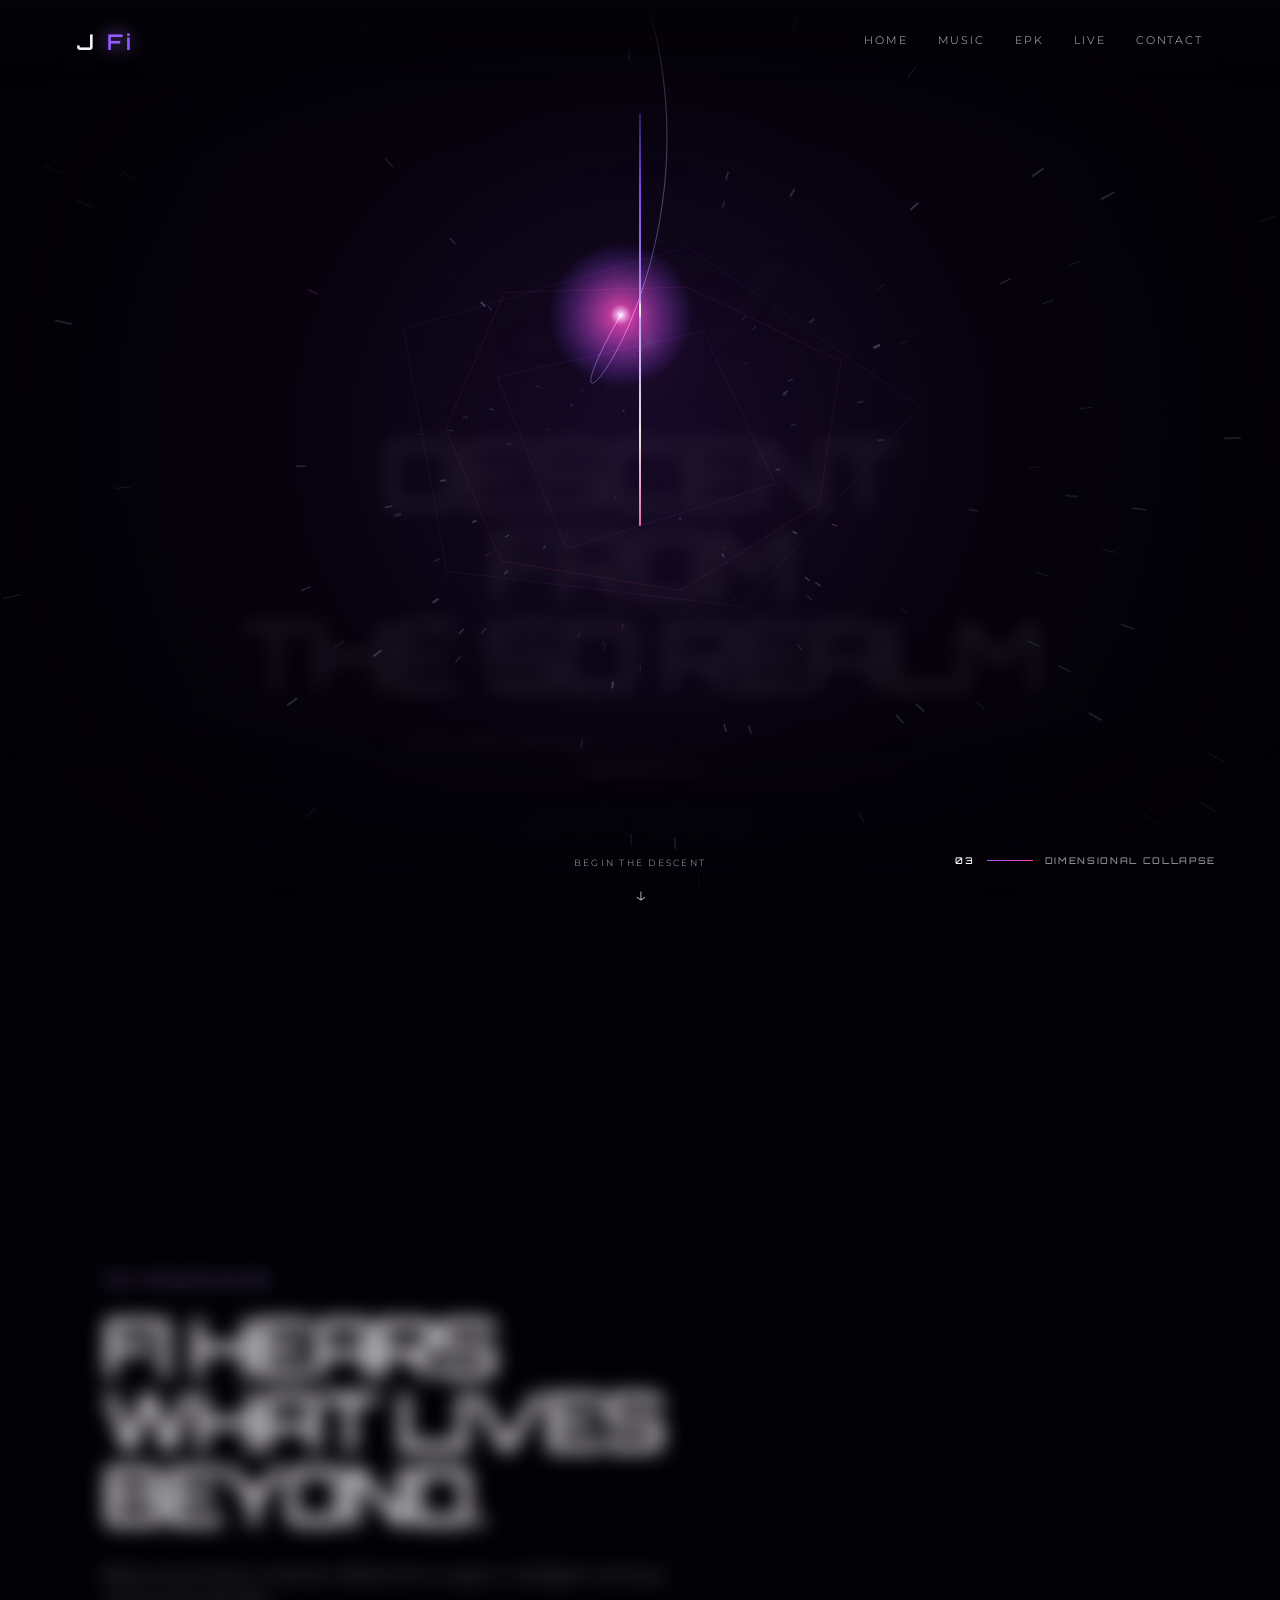
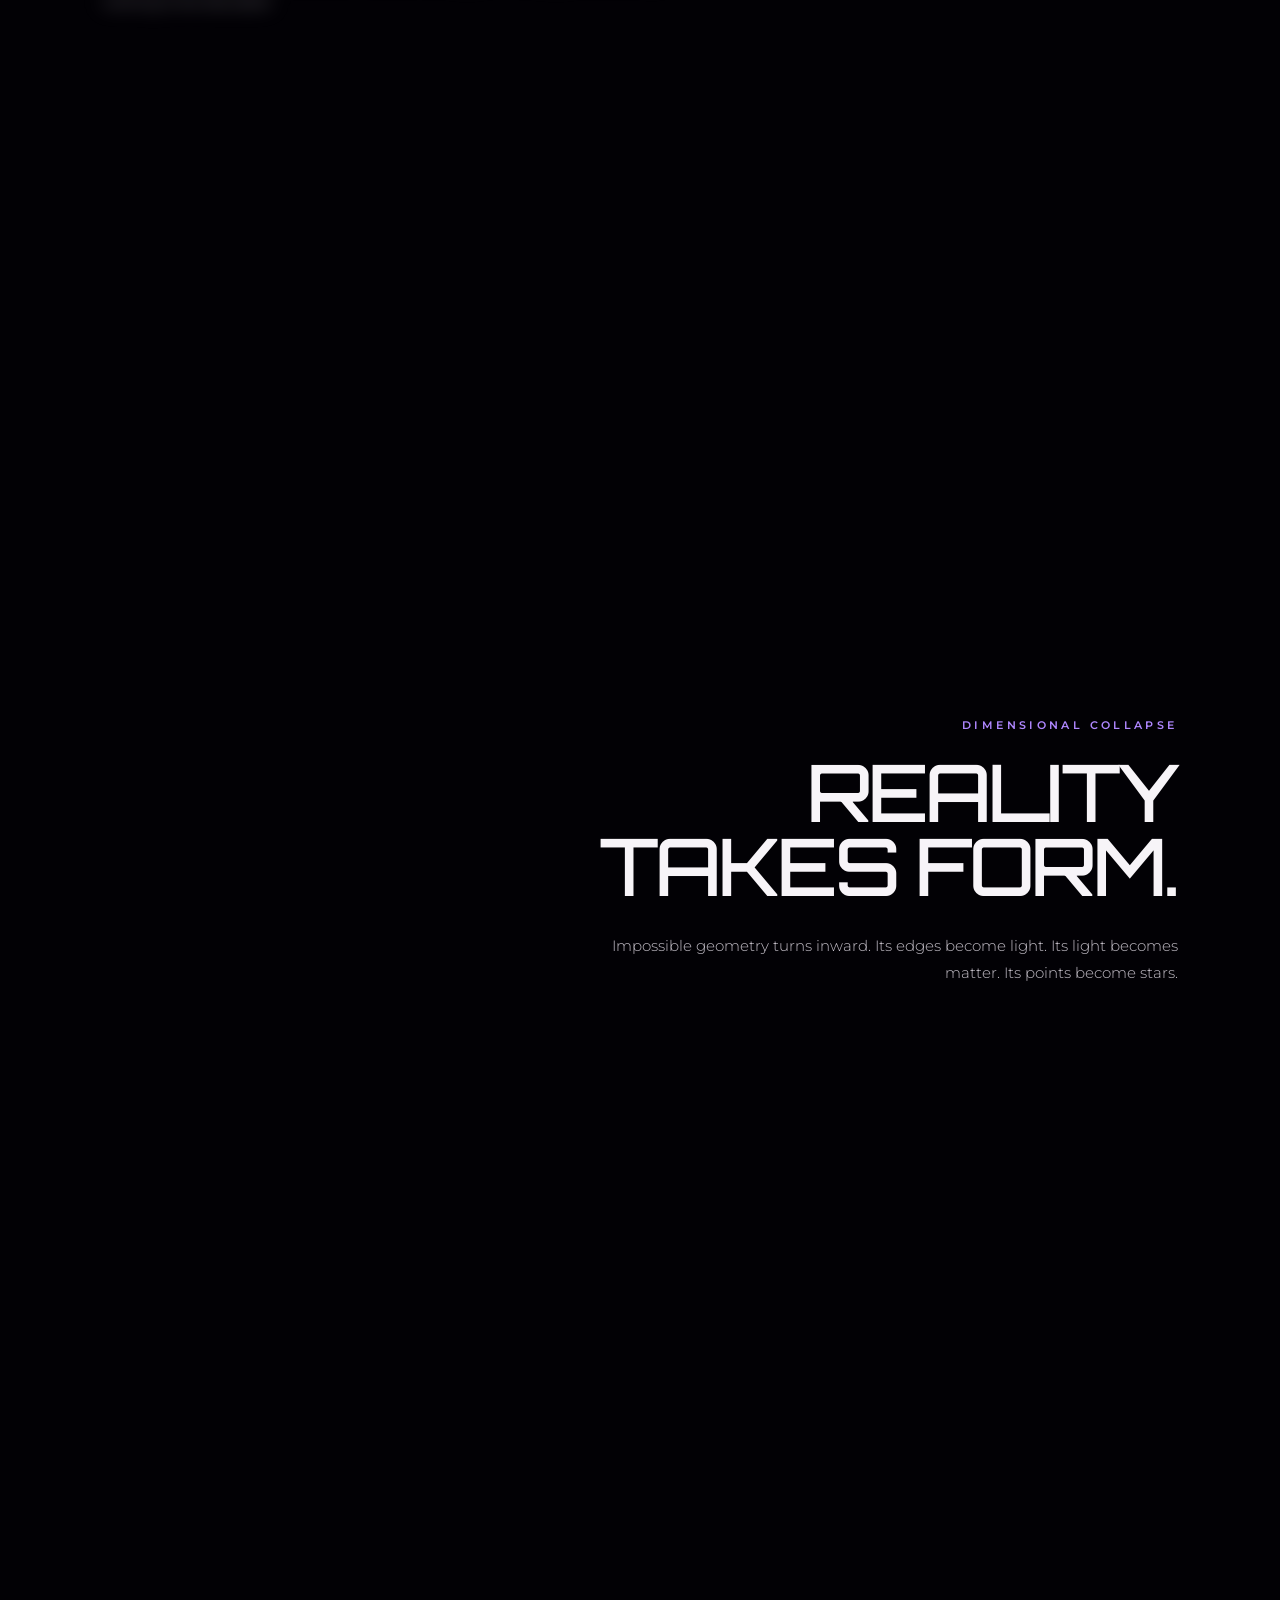
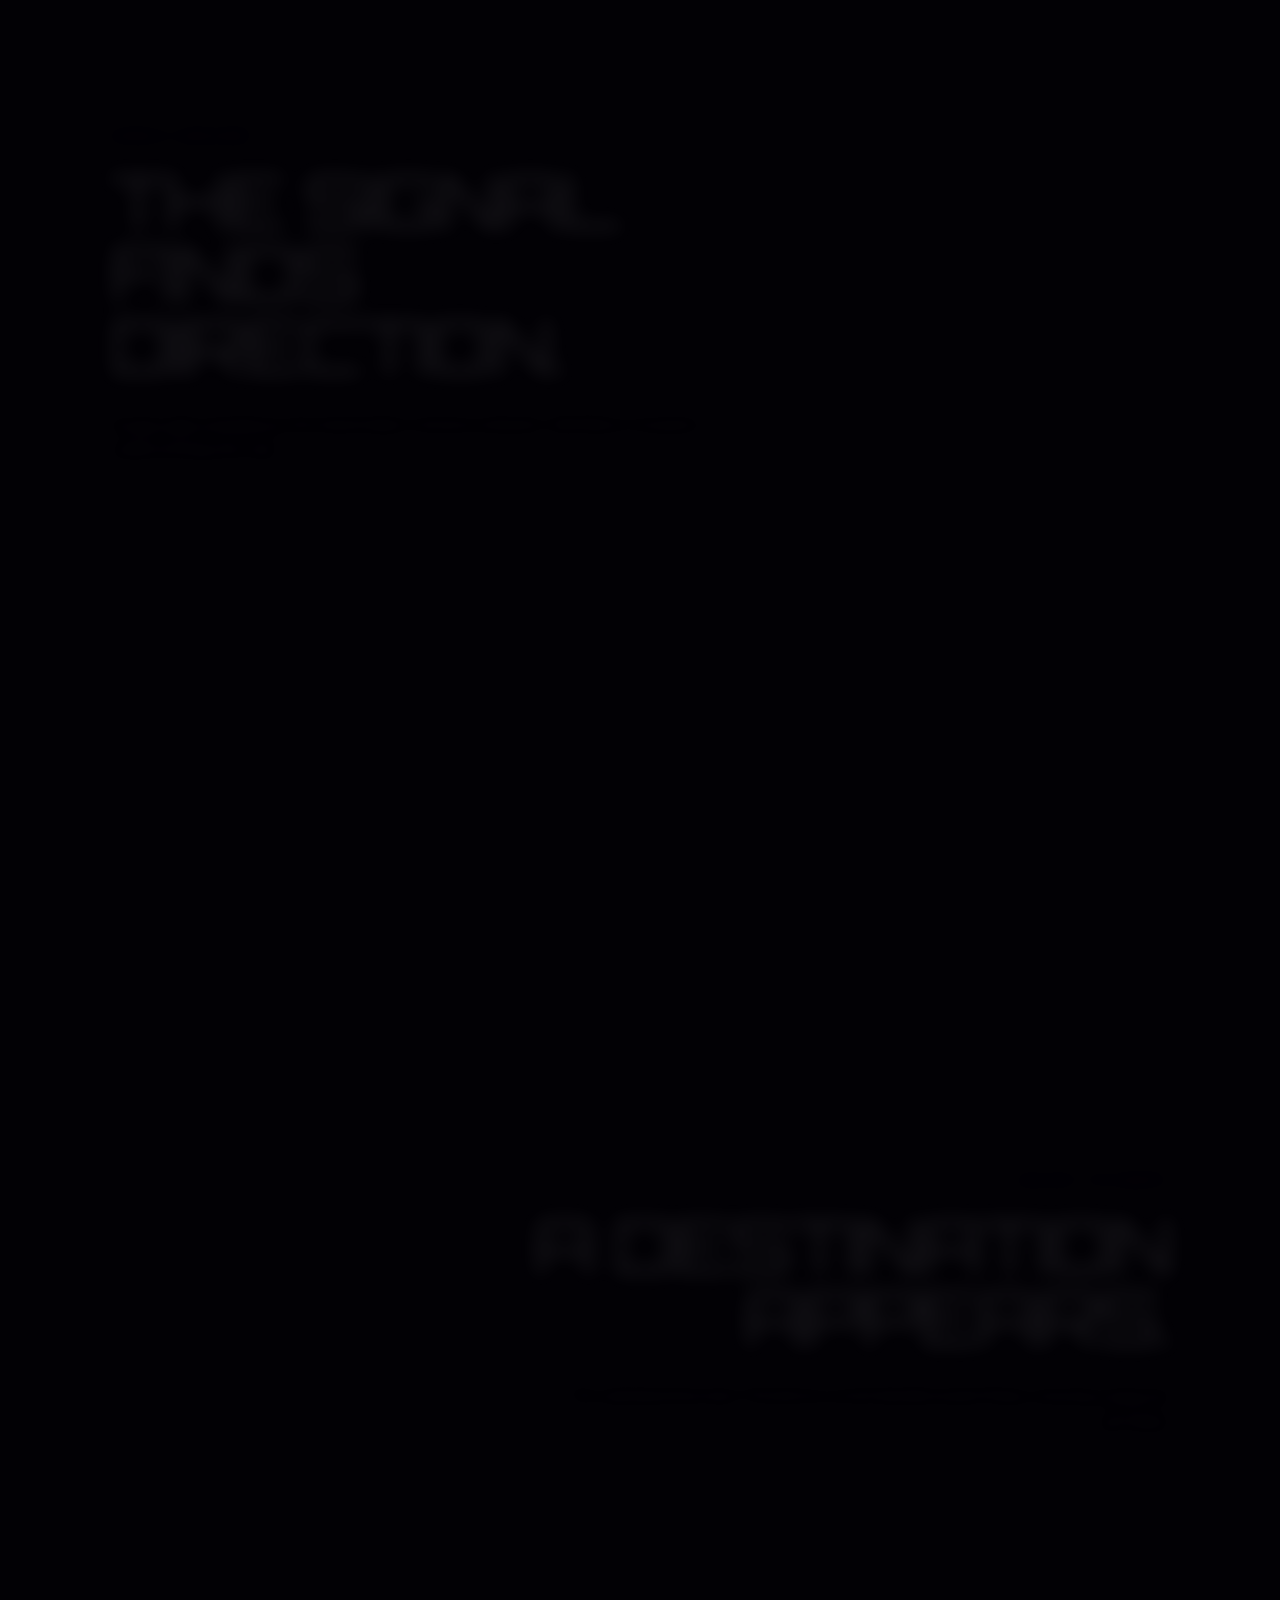
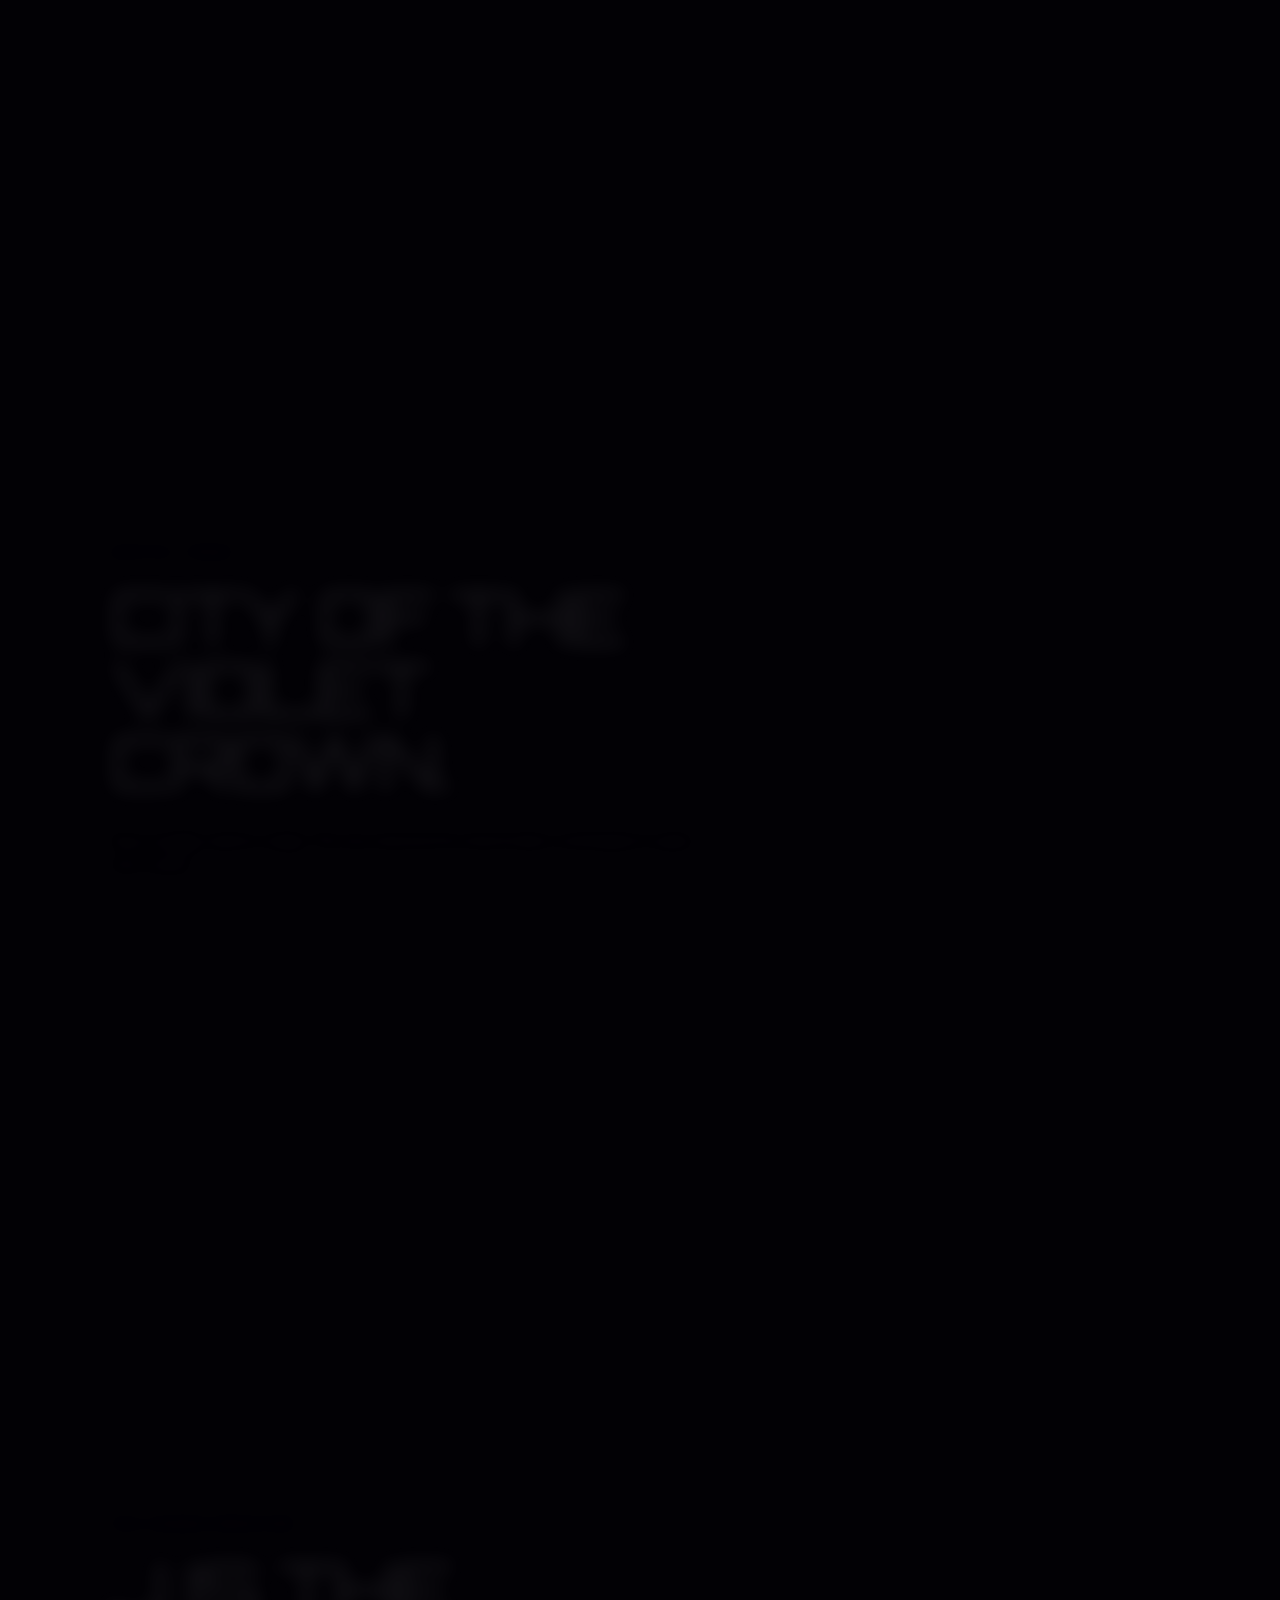
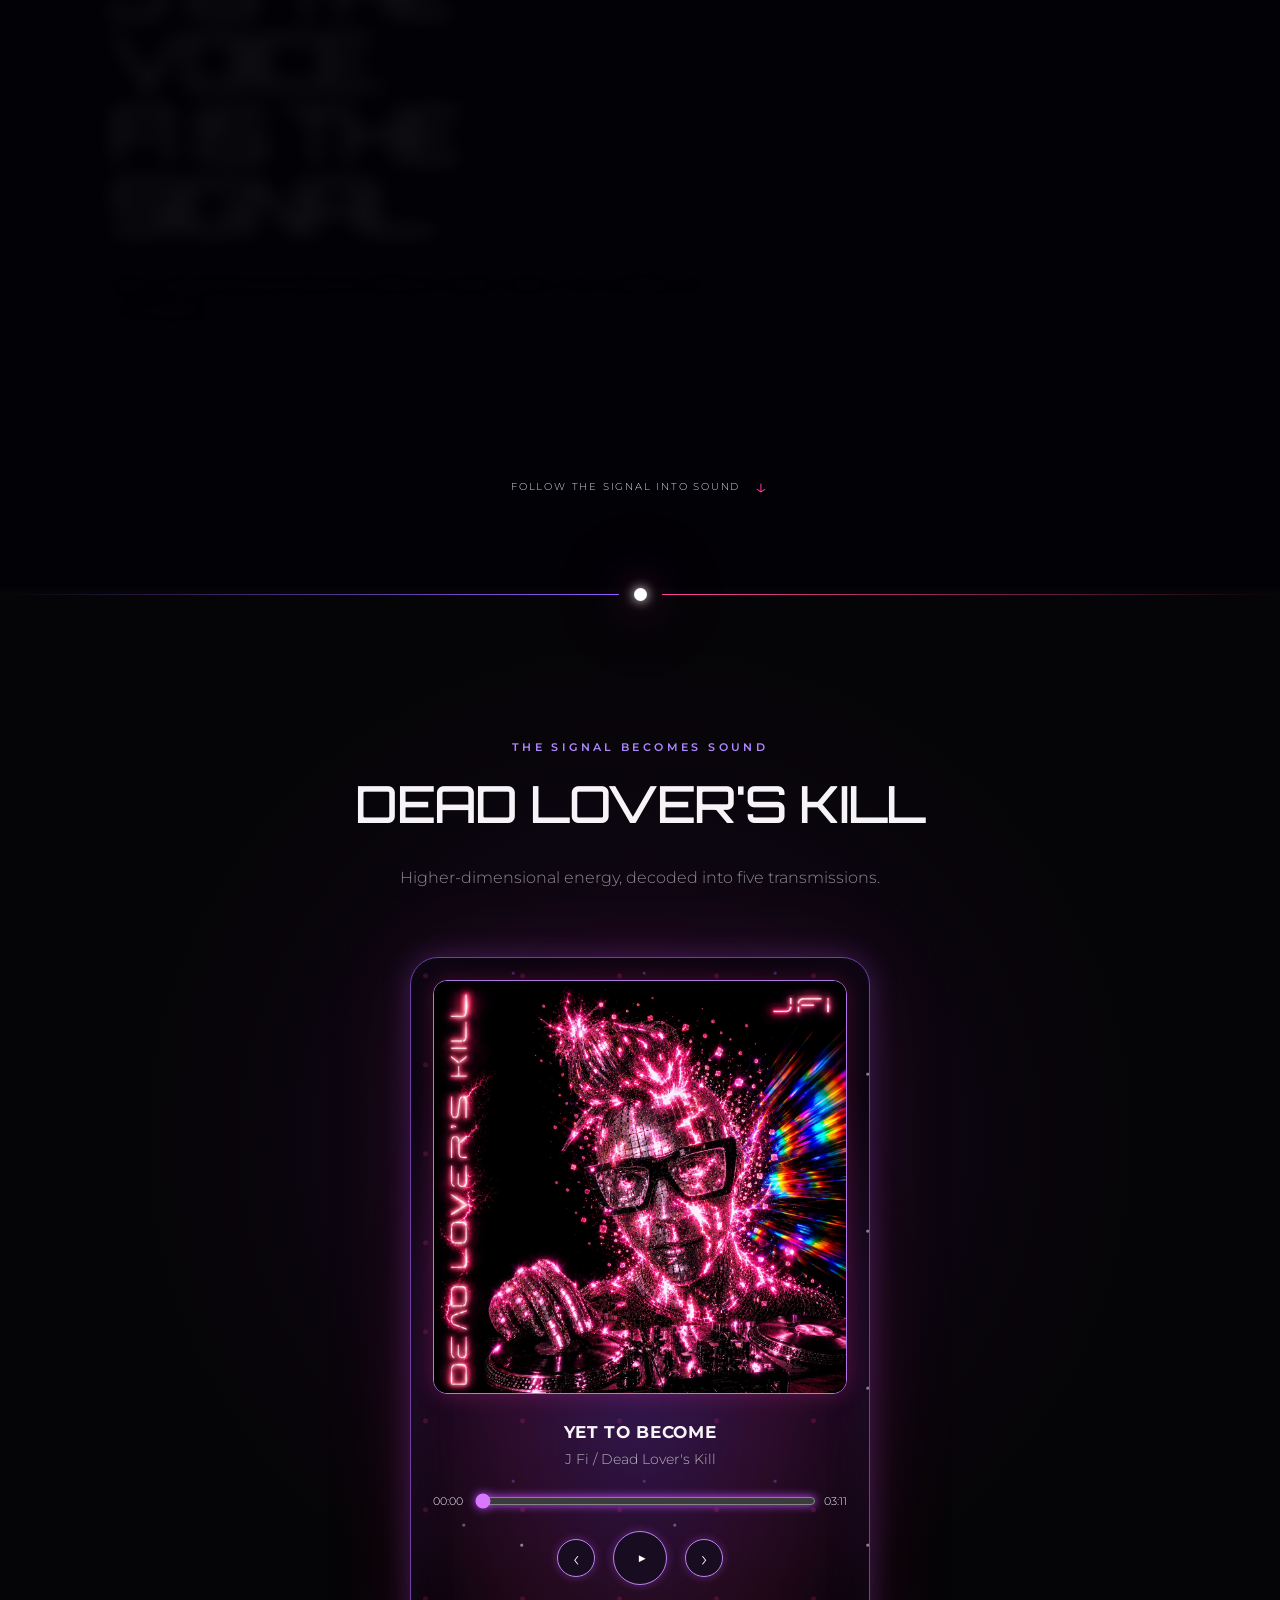
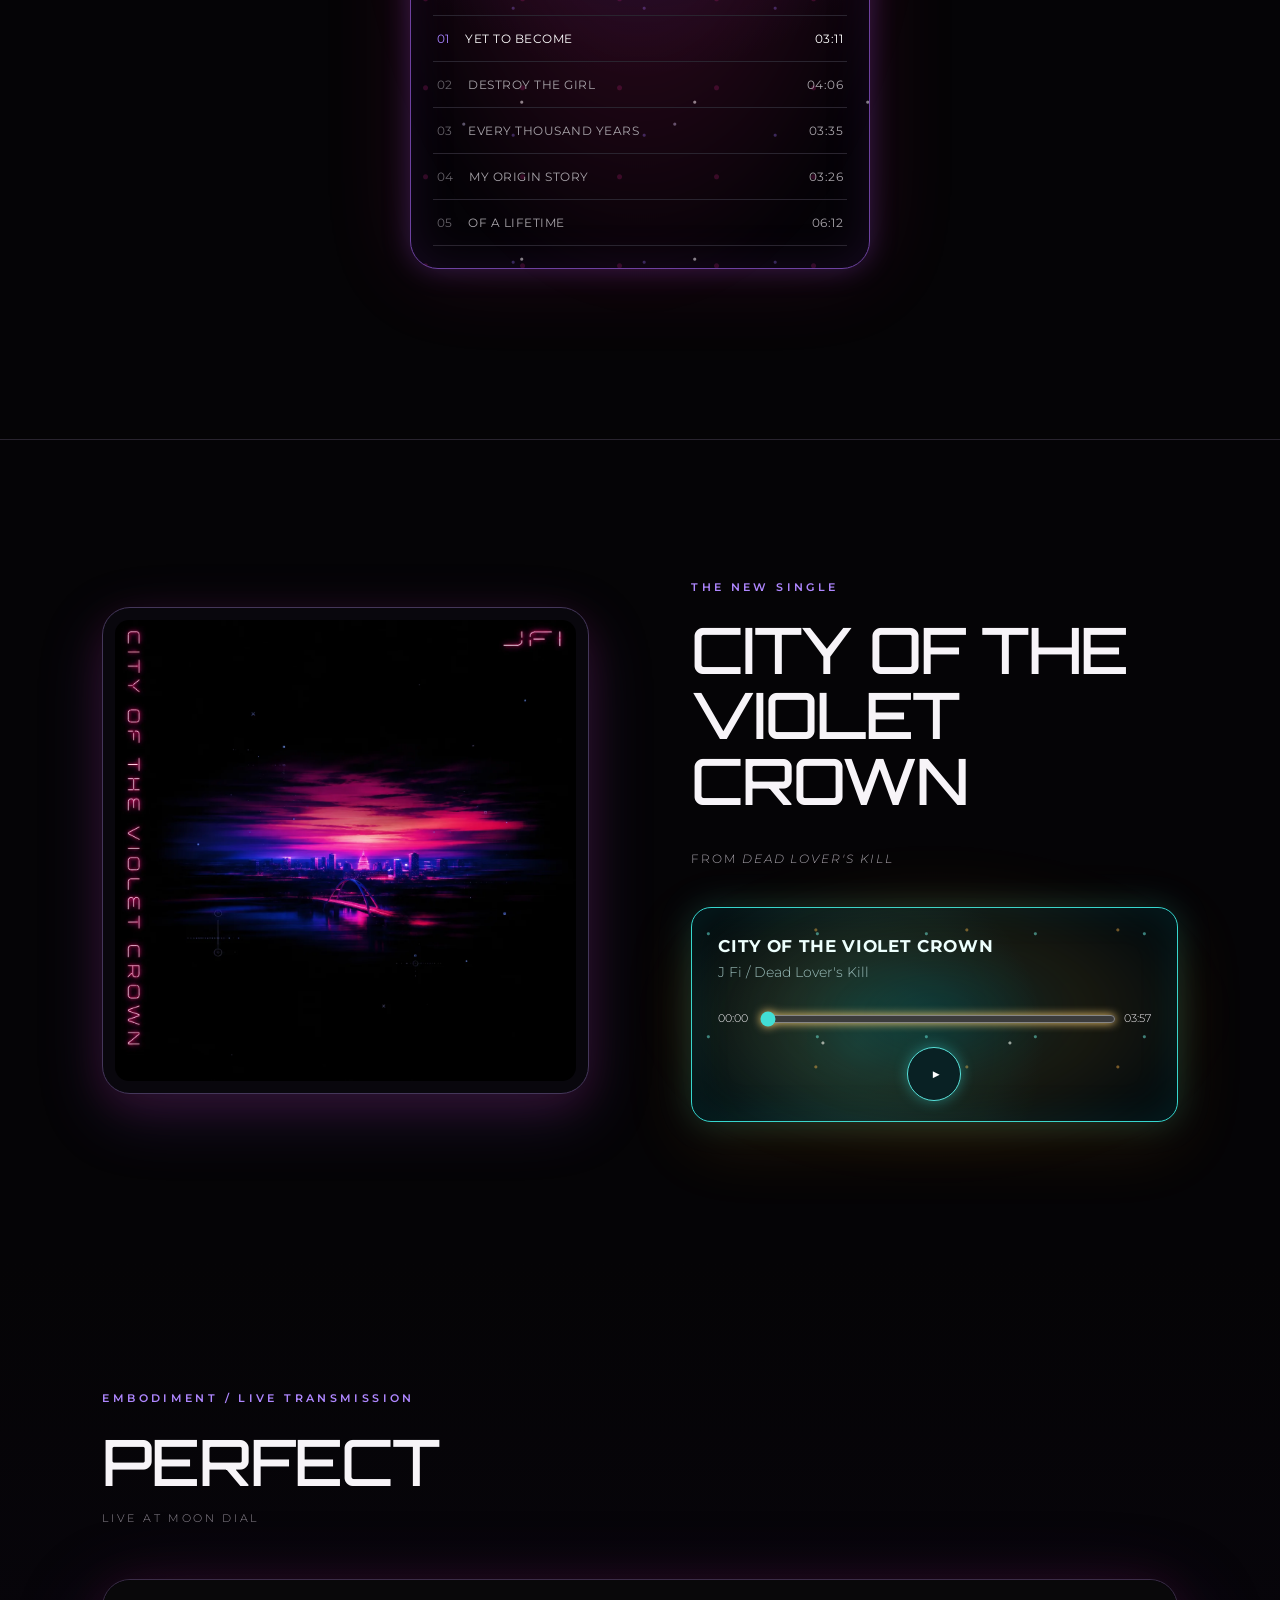
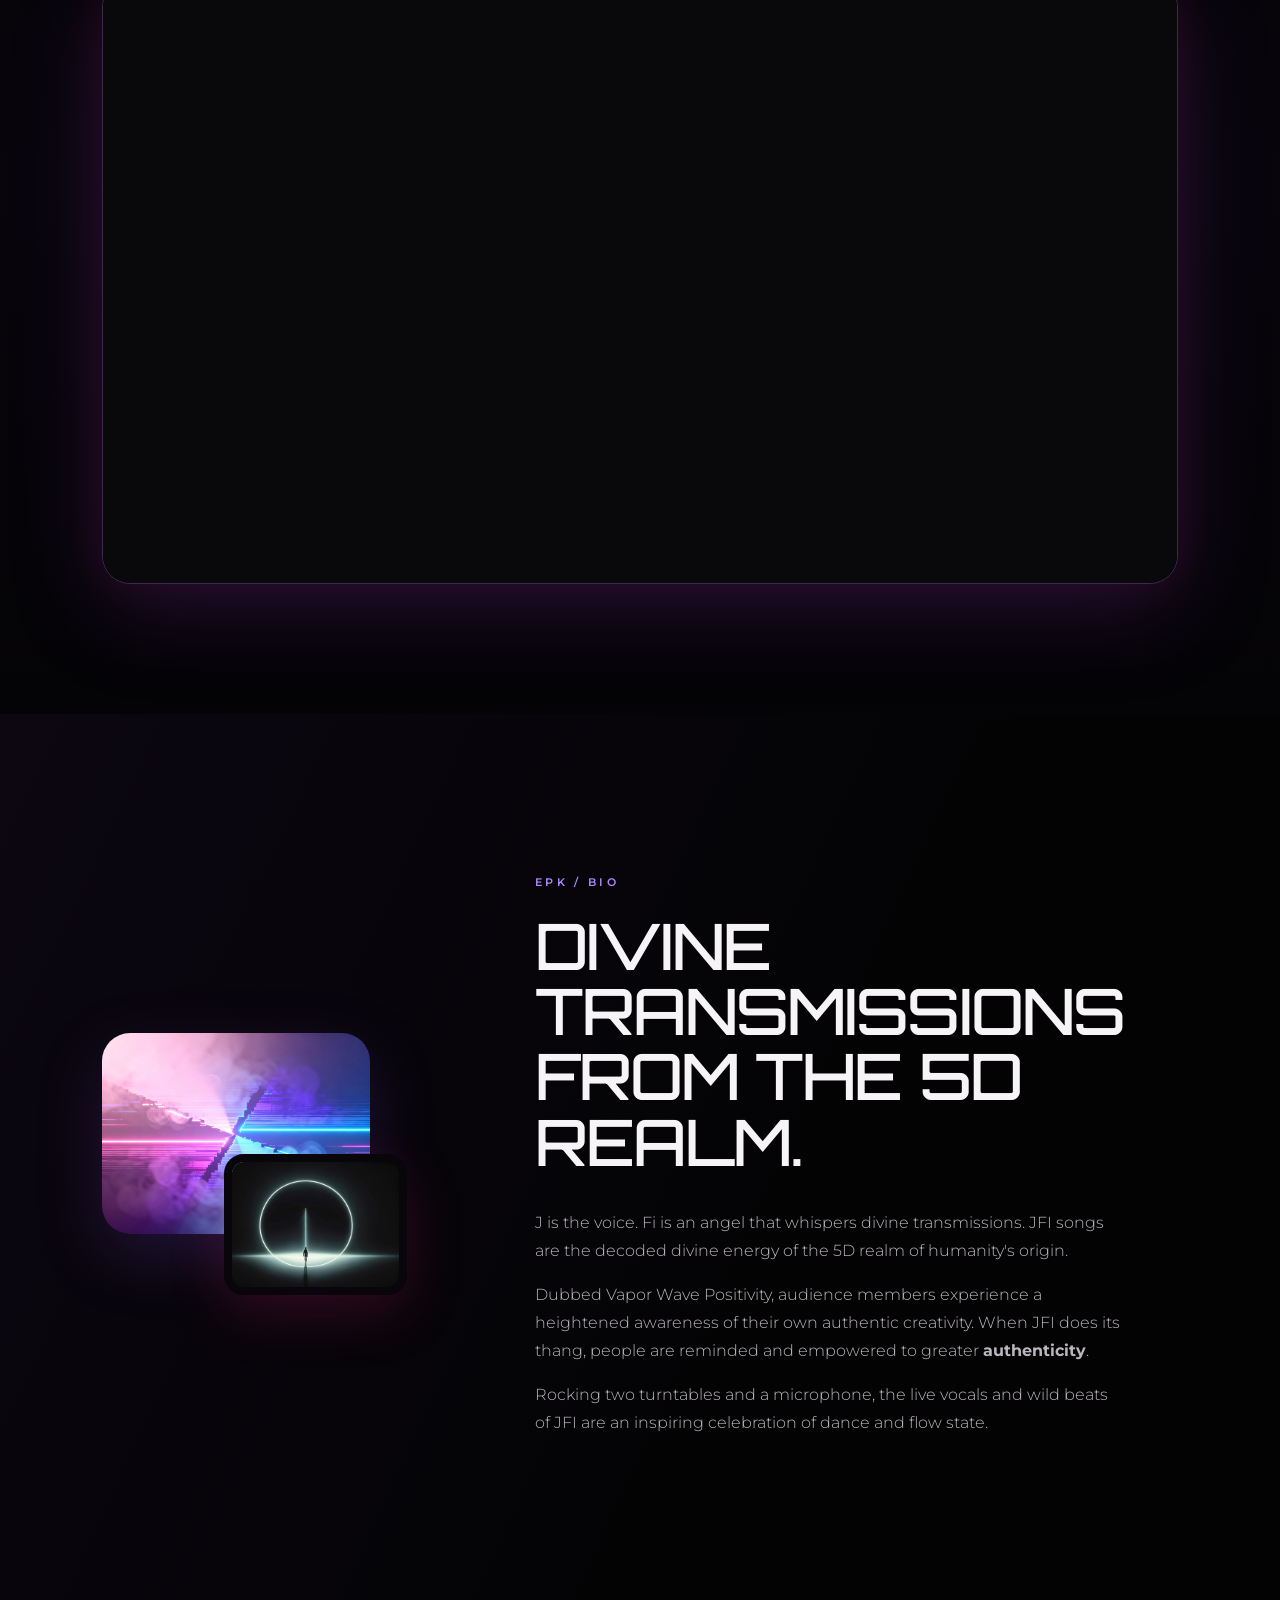
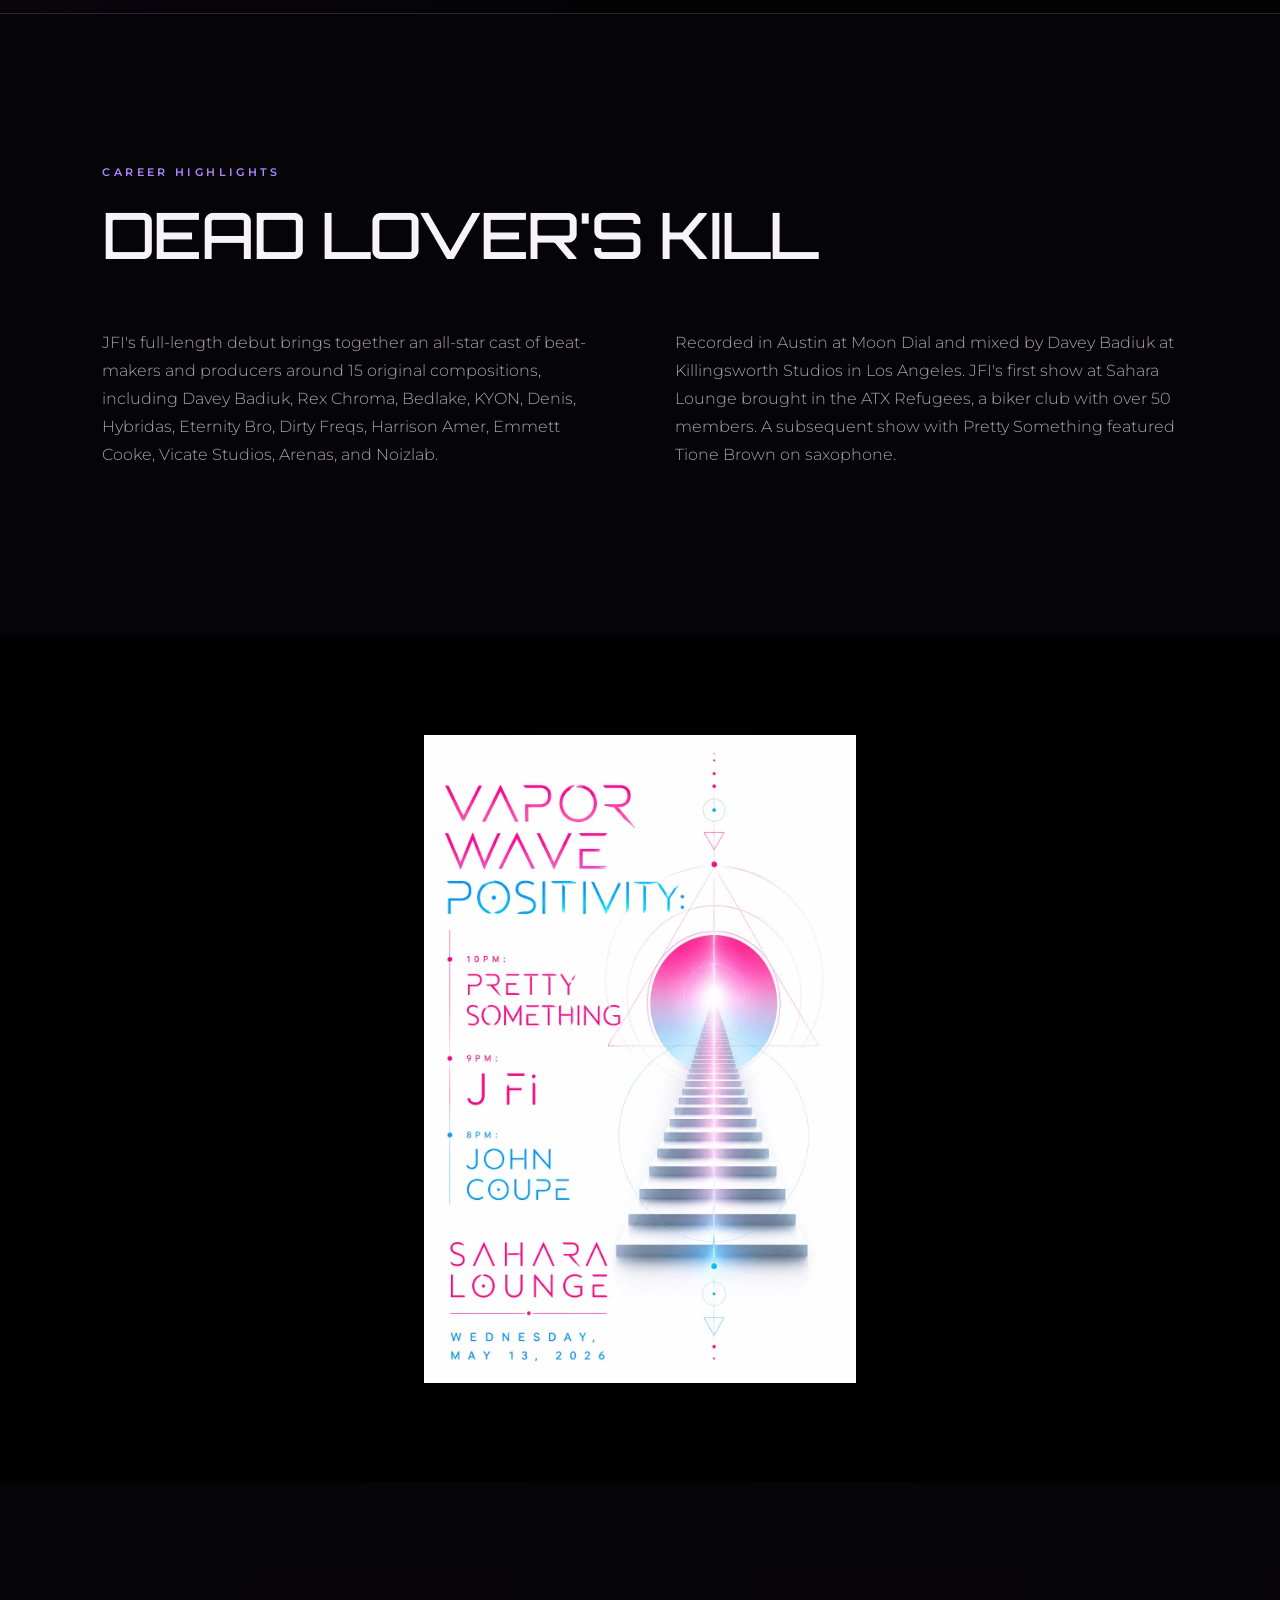
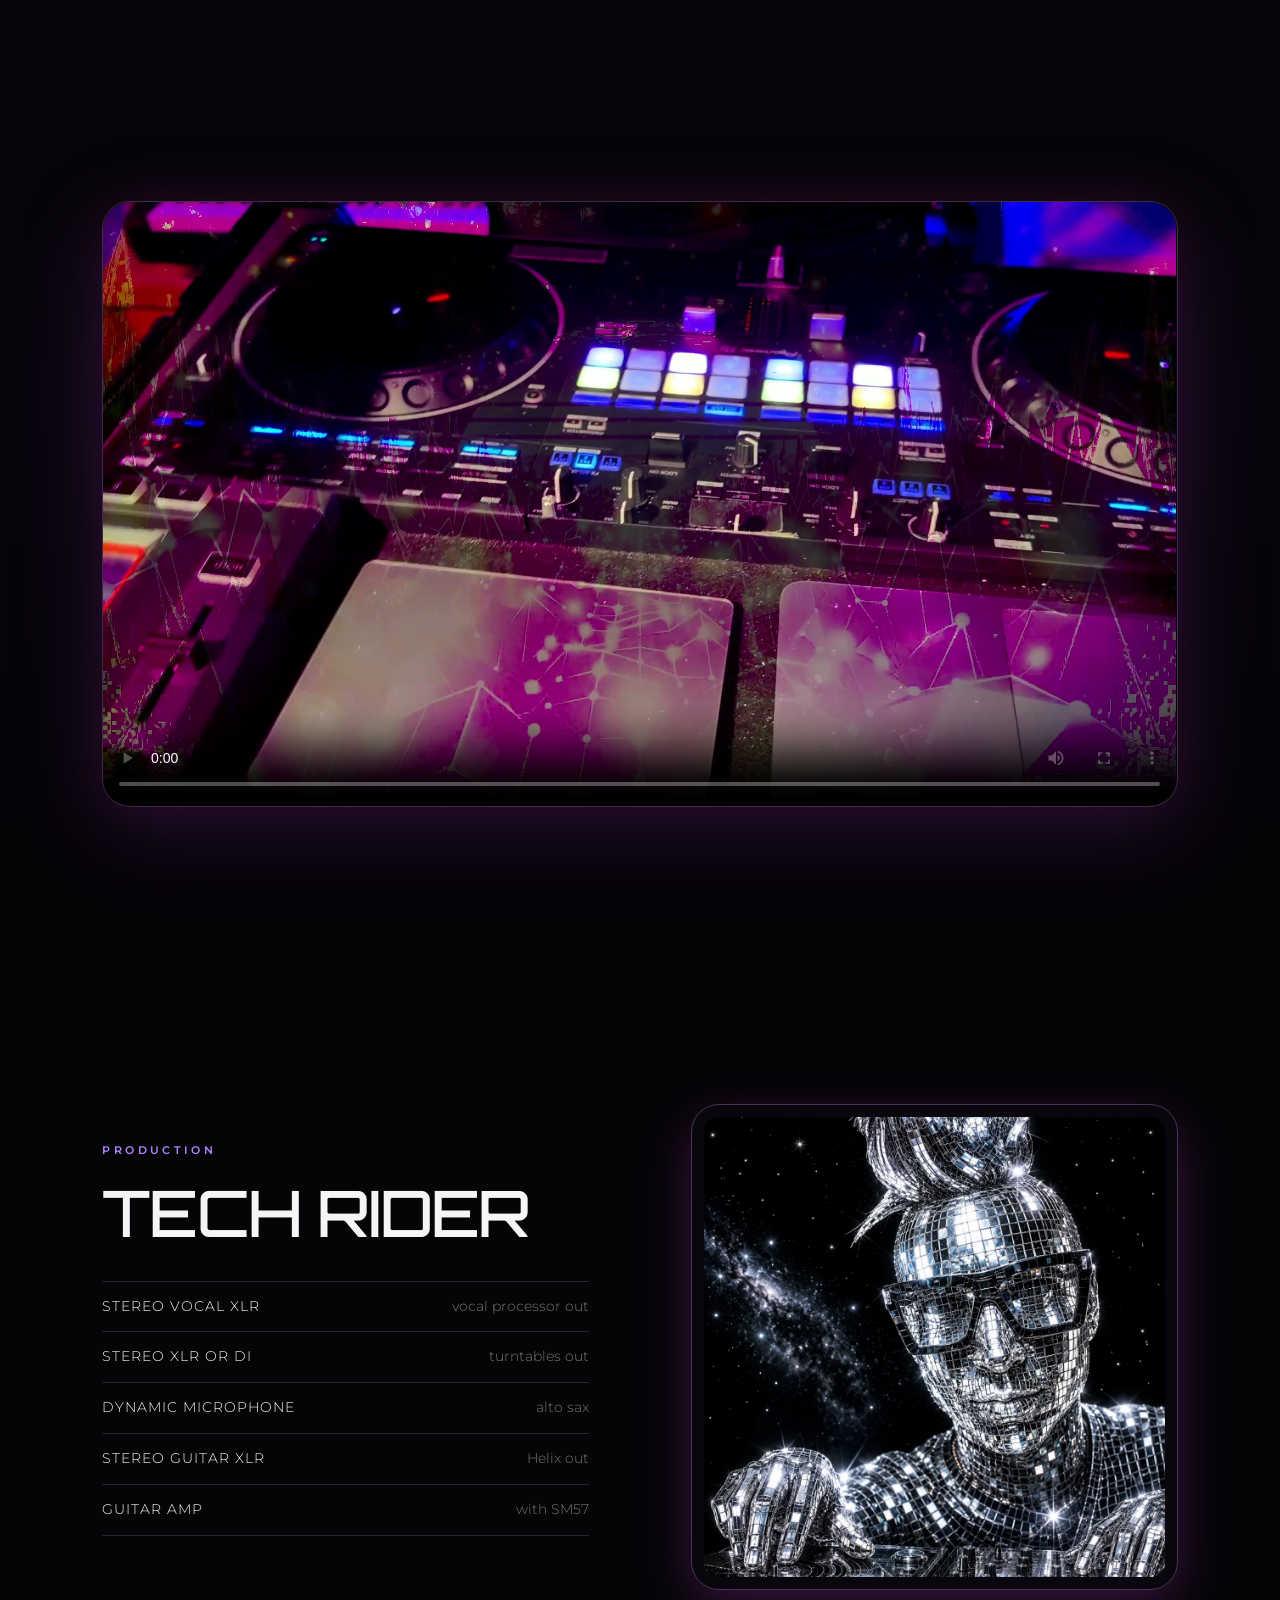
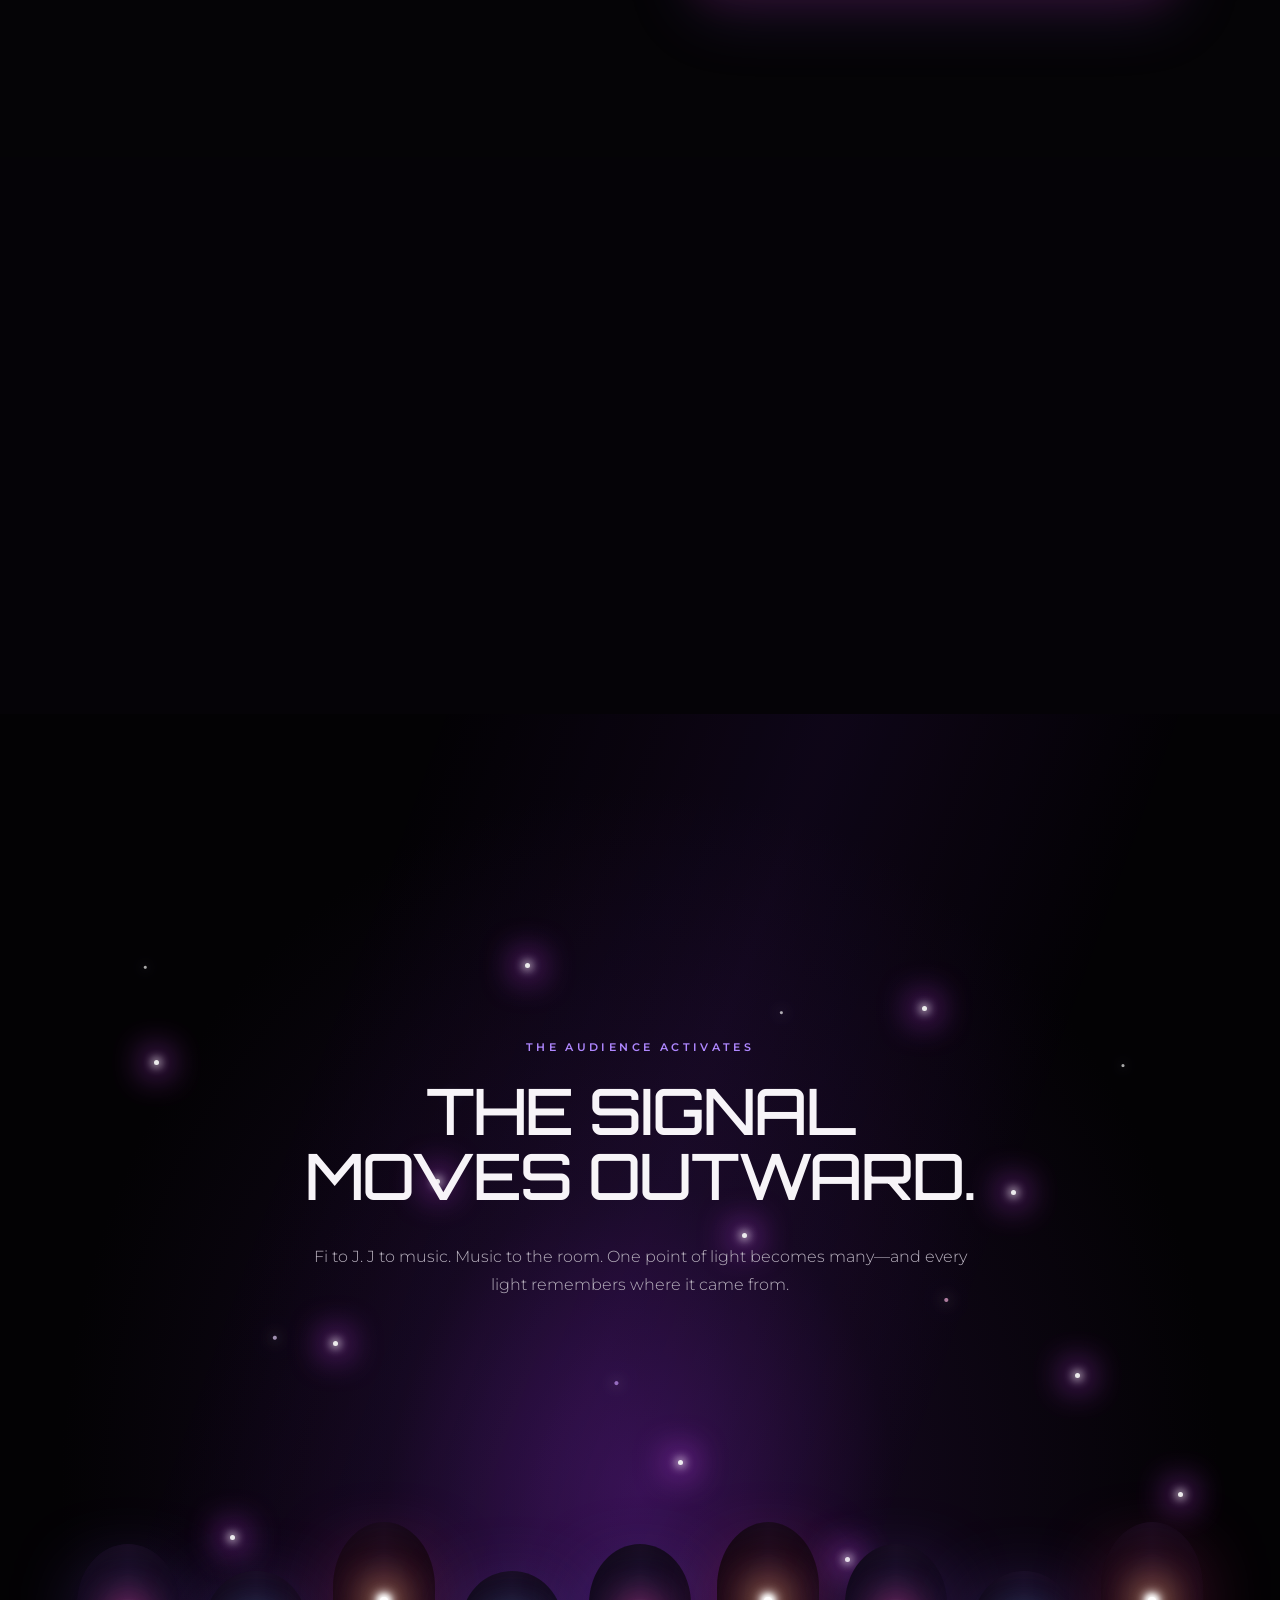
==== epk/index.html @ 87538bab "Add /epk route for press kit" ====
<!doctype html>
<html lang="en">
<head>
  <meta charset="utf-8">
  <meta name="viewport" content="width=device-width, initial-scale=1">
  <meta name="description" content="JFI electronic press kit, artist bio, music, live video, career highlights, tech rider, and booking contact.">
  <meta name="robots" content="index,follow">
  <meta http-equiv="refresh" content="0; url=/#epk">
  <link rel="canonical" href="https://www.jfimusic.com/#epk">
  <title>JFI — Electronic Press Kit</title>
  <script>window.location.replace('/#epk');</script>
</head>
<body>
  <main>
    <h1>JFI Electronic Press Kit</h1>
    <p><a href="/#epk">Open the JFI EPK</a></p>
  </main>
</body>
</html>
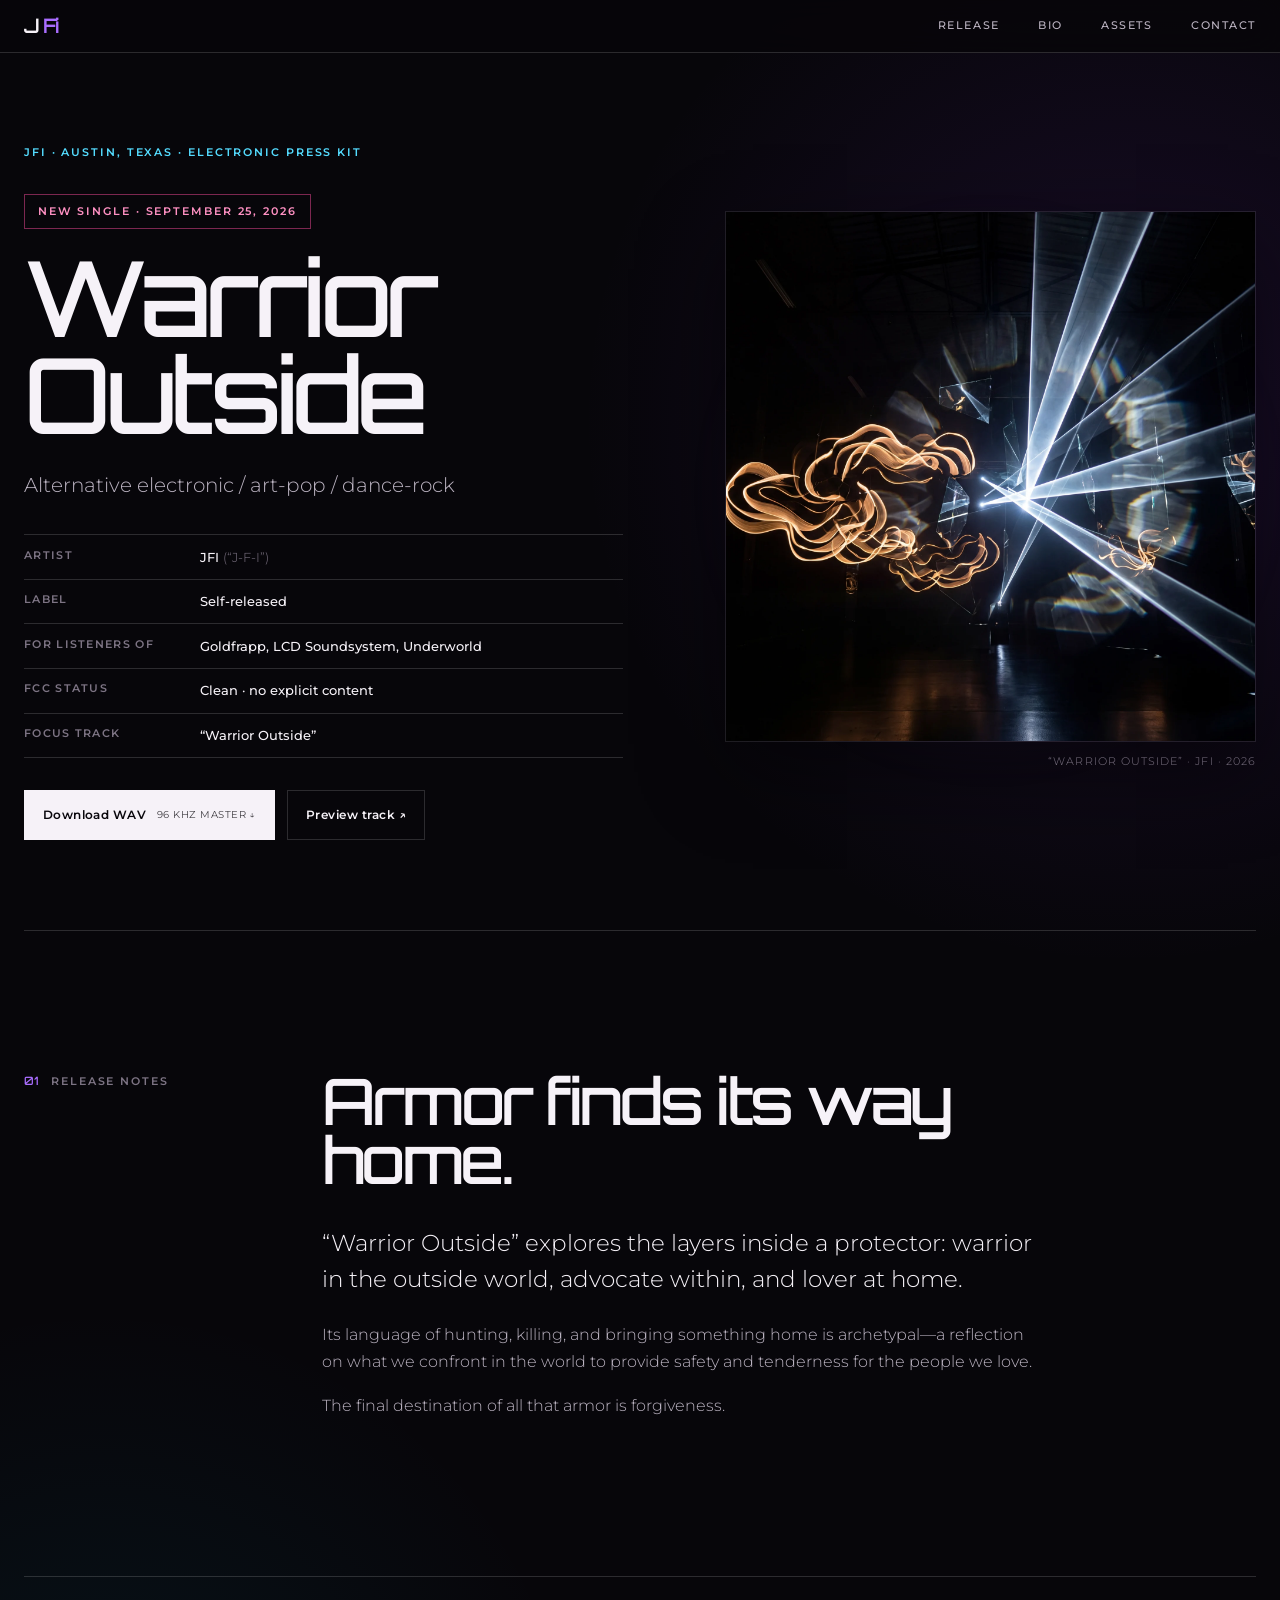
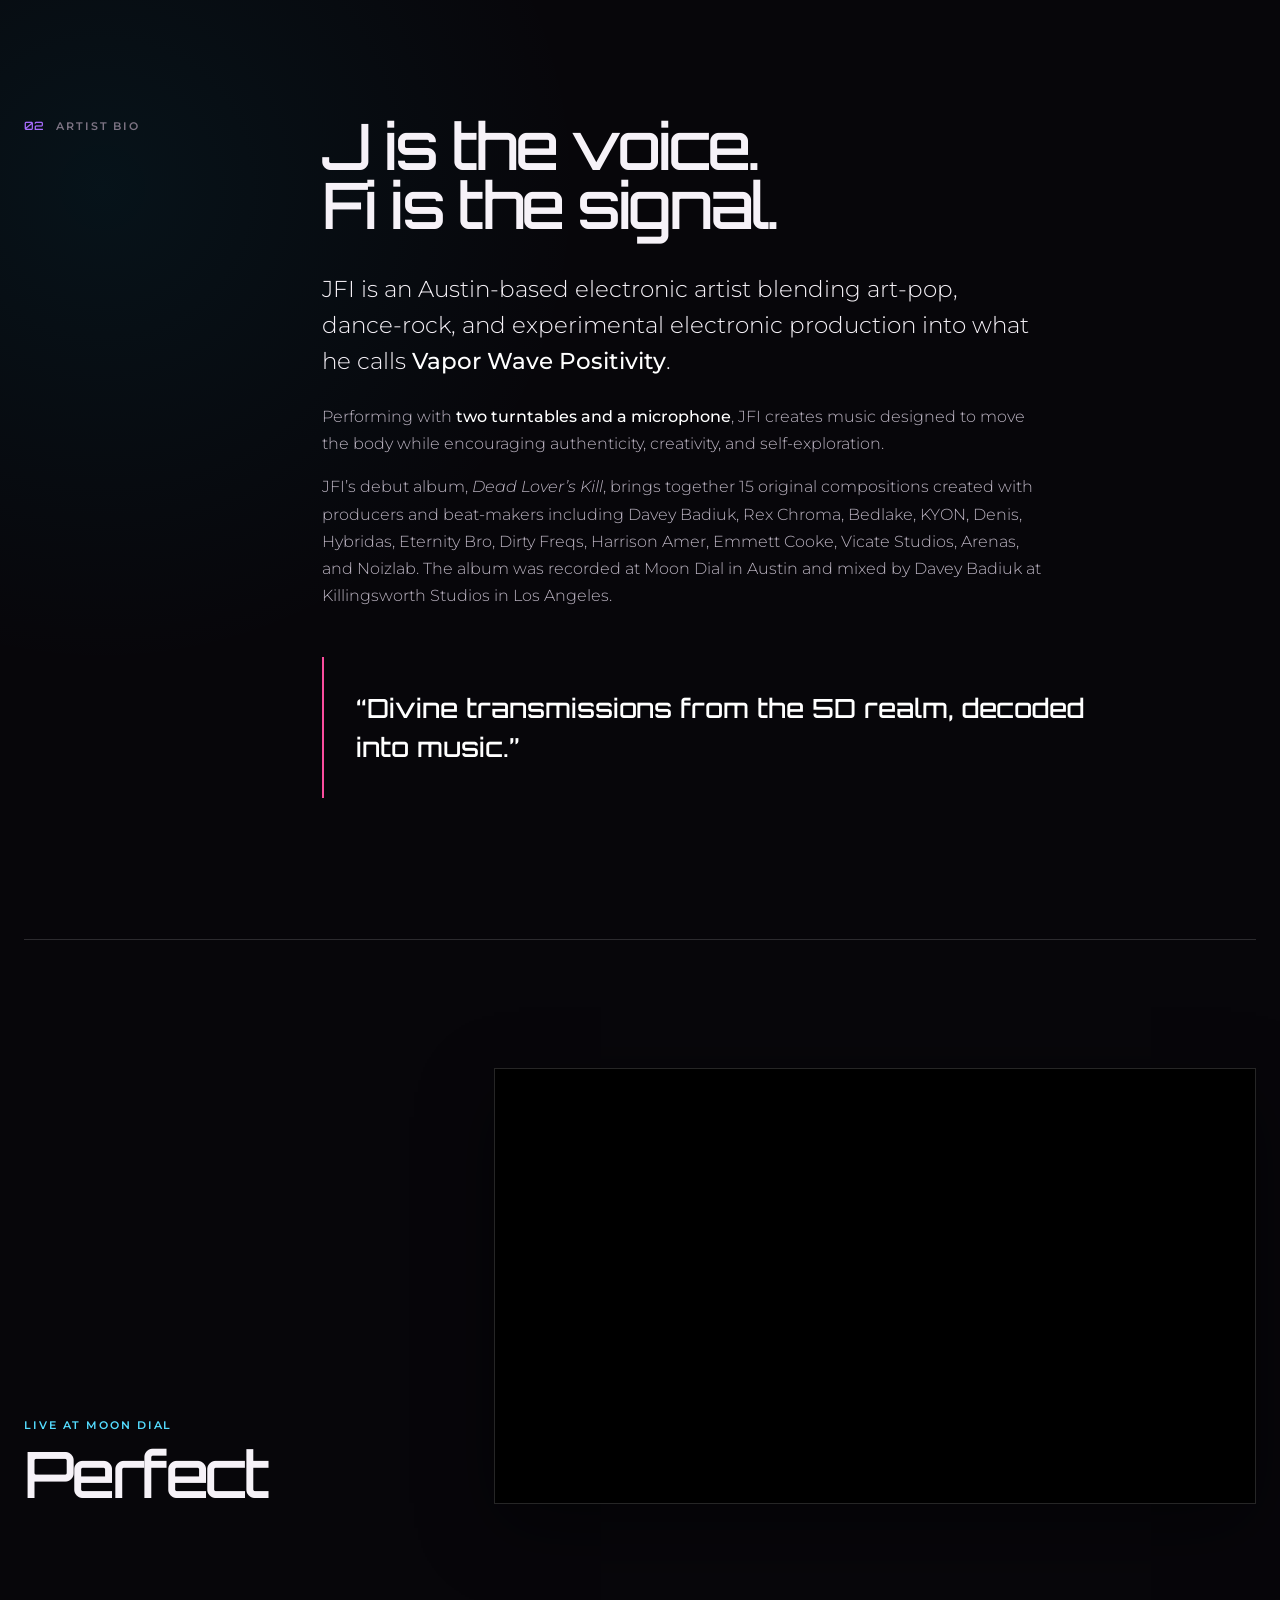
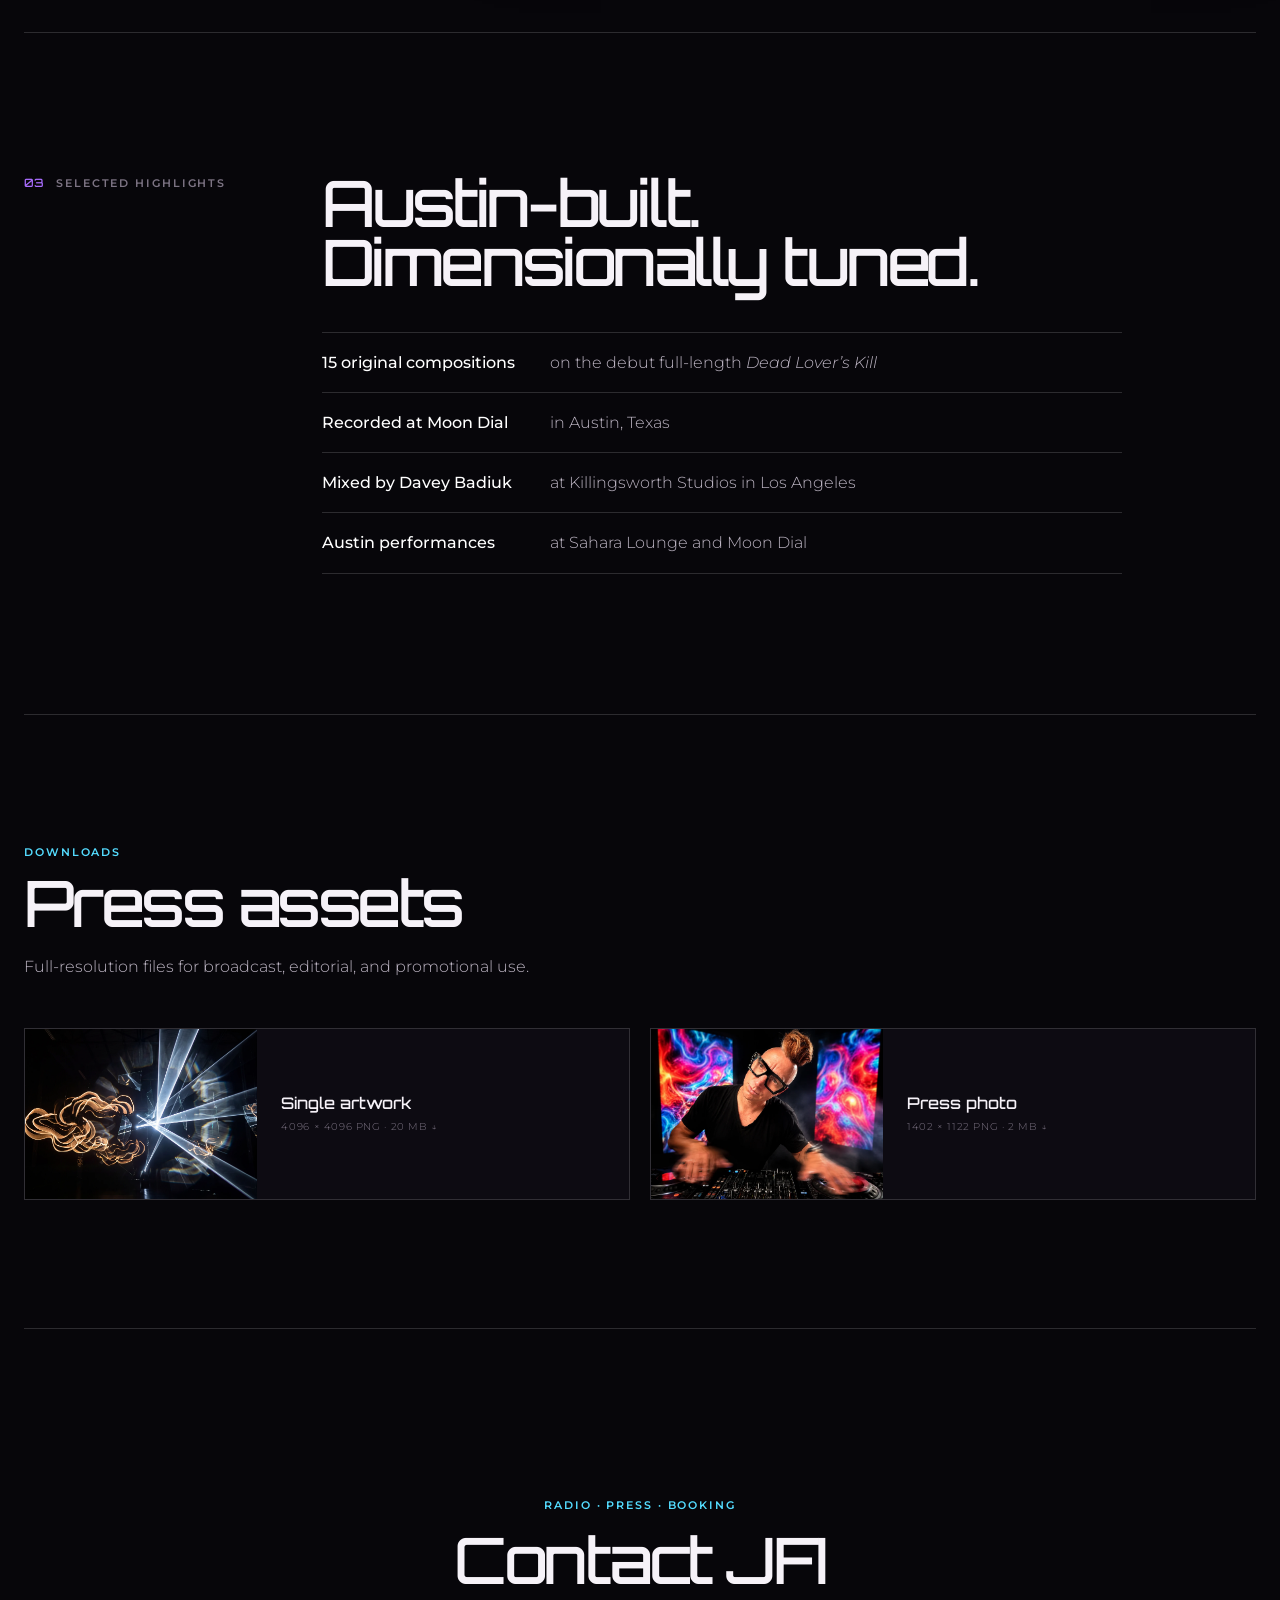
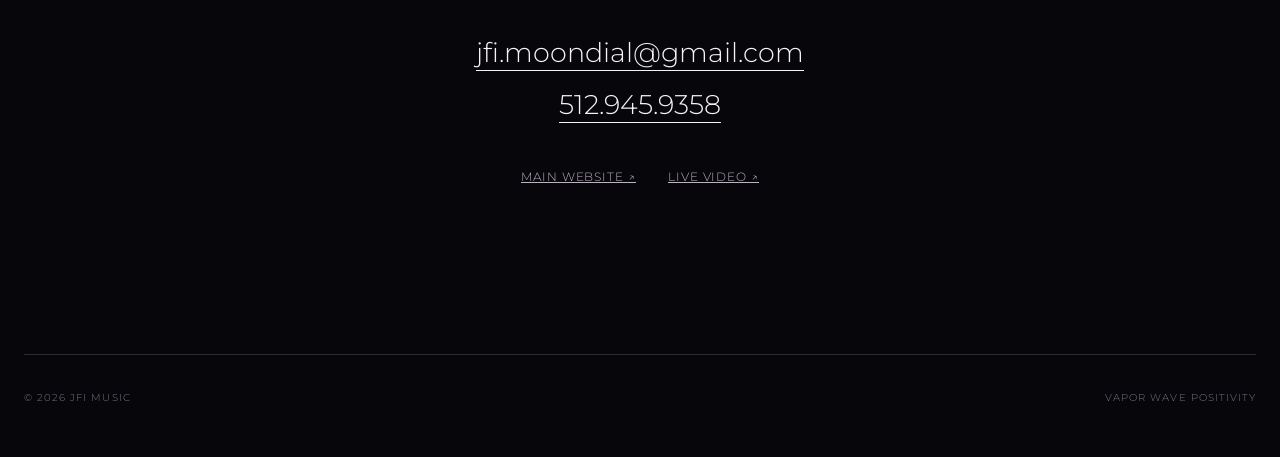
==== commit 3539c0d9: "Build radio-focused electronic press kit" ====
--- a/epk/index.html
+++ b/epk/index.html
@@ -3,17 +3,119 @@
 <head>
   <meta charset="utf-8">
   <meta name="viewport" content="width=device-width, initial-scale=1">
-  <meta name="description" content="JFI electronic press kit, artist bio, music, live video, career highlights, tech rider, and booking contact.">
-  <meta name="robots" content="index,follow">
-  <meta http-equiv="refresh" content="0; url=/#epk">
-  <link rel="canonical" href="https://www.jfimusic.com/#epk">
+  <meta name="description" content="The official JFI electronic press kit: Warrior Outside release information, artist bio, music, video, press assets, and radio contact.">
+  <meta name="theme-color" content="#07060a">
+  <meta name="color-scheme" content="dark only">
   <title>JFI — Electronic Press Kit</title>
-  <script>window.location.replace('/#epk');</script>
+  <link rel="canonical" href="https://www.jfimusic.com/epk/">
+  <meta property="og:type" content="website">
+  <meta property="og:site_name" content="JFI Music">
+  <meta property="og:url" content="https://www.jfimusic.com/epk/">
+  <meta property="og:title" content="JFI — Electronic Press Kit">
+  <meta property="og:description" content="Warrior Outside — radio information, artist bio, music, video, and downloadable press assets.">
+  <meta property="og:image" content="https://www.jfimusic.com/assets/J_DJ_SIDEWAYS.PNG">
+  <meta name="twitter:card" content="summary_large_image">
+  <link rel="preconnect" href="https://fonts.googleapis.com">
+  <link rel="preconnect" href="https://fonts.gstatic.com" crossorigin>
+  <link href="https://fonts.googleapis.com/css2?family=Montserrat:wght@300;400;500;600&family=Orbitron:wght@500;600&display=swap" rel="stylesheet">
+  <link rel="stylesheet" href="epk.css?v=20260922-1">
 </head>
 <body>
+  <a class="skip-link" href="#release">Skip to release information</a>
+  <header class="site-header">
+    <a class="brand" href="/" aria-label="JFI home">J <span>Fi</span></a>
+    <nav aria-label="EPK navigation">
+      <a href="#release">Release</a>
+      <a href="#bio">Bio</a>
+      <a href="#assets">Assets</a>
+      <a href="#contact">Contact</a>
+    </nav>
+  </header>
+
   <main>
-    <h1>JFI Electronic Press Kit</h1>
-    <p><a href="/#epk">Open the JFI EPK</a></p>
+    <section class="hero" id="release">
+      <div class="hero-copy">
+        <p class="eyebrow">JFI · Austin, Texas · Electronic Press Kit</p>
+        <p class="status">New single · September 25, 2026</p>
+        <h1>Warrior<br>Outside</h1>
+        <p class="dek">Alternative electronic / art-pop / dance-rock</p>
+        <dl class="release-facts">
+          <div><dt>Artist</dt><dd>JFI <span>(“J-F-I”)</span></dd></div>
+          <div><dt>Label</dt><dd>Self-released</dd></div>
+          <div><dt>For listeners of</dt><dd>Goldfrapp, LCD Soundsystem, Underworld</dd></div>
+          <div><dt>FCC status</dt><dd>Clean · no explicit content</dd></div>
+          <div><dt>Focus track</dt><dd>“Warrior Outside”</dd></div>
+        </dl>
+        <div class="actions">
+          <a class="button primary" href="https://www.dropbox.com/scl/fi/dchflsvgrowq7ebq1ag3h/JFI-DEAD-LOVER-S-KILL-12_WARRIOR-OUTSIDE.wav?rlkey=pcc2rbha29n3j165cmp0kfkgn&amp;st=tdq6jiuk&amp;dl=1">Download WAV <span>96 kHz master ↓</span></a>
+          <a class="button secondary" href="https://www.dropbox.com/scl/fi/dchflsvgrowq7ebq1ag3h/JFI-DEAD-LOVER-S-KILL-12_WARRIOR-OUTSIDE.wav?rlkey=pcc2rbha29n3j165cmp0kfkgn&amp;st=tdq6jiuk&amp;dl=0">Preview track ↗</a>
+        </div>
+      </div>
+      <figure class="cover">
+        <img src="../assets/web/warrior-outside.webp" alt="Warrior Outside single artwork">
+        <figcaption>“Warrior Outside” · JFI · 2026</figcaption>
+      </figure>
+    </section>
+
+    <section class="release-notes ruled-section" aria-labelledby="release-title">
+      <div class="section-label"><span>01</span><p>Release notes</p></div>
+      <div class="section-copy">
+        <h2 id="release-title">Armor finds its way home.</h2>
+        <p class="lead">“Warrior Outside” explores the layers inside a protector: warrior in the outside world, advocate within, and lover at home.</p>
+        <p>Its language of hunting, killing, and bringing something home is archetypal—a reflection on what we confront in the world to provide safety and tenderness for the people we love.</p>
+        <p>The final destination of all that armor is forgiveness.</p>
+      </div>
+    </section>
+
+    <section class="bio ruled-section" id="bio" aria-labelledby="bio-title">
+      <div class="section-label"><span>02</span><p>Artist bio</p></div>
+      <div class="section-copy">
+        <h2 id="bio-title">J is the voice.<br>Fi is the signal.</h2>
+        <p class="lead">JFI is an Austin-based electronic artist blending art-pop, dance-rock, and experimental electronic production into what he calls <strong>Vapor Wave Positivity</strong>.</p>
+        <p>Performing with <strong class="beck-reference">two turntables and a microphone</strong>, JFI creates music designed to move the body while encouraging authenticity, creativity, and self-exploration.</p>
+        <p>JFI’s debut album, <em>Dead Lover’s Kill</em>, brings together 15 original compositions created with producers and beat-makers including Davey Badiuk, Rex Chroma, Bedlake, KYON, Denis, Hybridas, Eternity Bro, Dirty Freqs, Harrison Amer, Emmett Cooke, Vicate Studios, Arenas, and Noizlab. The album was recorded at Moon Dial in Austin and mixed by Davey Badiuk at Killingsworth Studios in Los Angeles.</p>
+        <blockquote>“Divine transmissions from the 5D realm, decoded into music.”</blockquote>
+      </div>
+    </section>
+
+    <section class="video-section" aria-labelledby="video-title">
+      <div class="video-heading"><p class="eyebrow">Live at Moon Dial</p><h2 id="video-title">Perfect</h2></div>
+      <div class="video-shell"><iframe src="https://www.youtube.com/embed/cW_MX0Fi5k4?rel=0" title="JFI — Perfect, live at Moon Dial" loading="lazy" allow="accelerometer; autoplay; clipboard-write; encrypted-media; gyroscope; picture-in-picture; web-share" referrerpolicy="strict-origin-when-cross-origin" allowfullscreen></iframe></div>
+    </section>
+
+    <section class="highlights ruled-section" aria-labelledby="highlights-title">
+      <div class="section-label"><span>03</span><p>Selected highlights</p></div>
+      <div class="section-copy">
+        <h2 id="highlights-title">Austin-built.<br>Dimensionally tuned.</h2>
+        <ul>
+          <li><strong>15 original compositions</strong> on the debut full-length <em>Dead Lover’s Kill</em></li>
+          <li><strong>Recorded at Moon Dial</strong> in Austin, Texas</li>
+          <li><strong>Mixed by Davey Badiuk</strong> at Killingsworth Studios in Los Angeles</li>
+          <li><strong>Austin performances</strong> at Sahara Lounge and Moon Dial</li>
+        </ul>
+      </div>
+    </section>
+
+    <section class="assets" id="assets" aria-labelledby="assets-title">
+      <div class="assets-heading">
+        <p class="eyebrow">Downloads</p>
+        <h2 id="assets-title">Press assets</h2>
+        <p>Full-resolution files for broadcast, editorial, and promotional use.</p>
+      </div>
+      <div class="asset-grid">
+        <a class="asset-card" href="../assets/WARRIOR%20OUTSIDE_FINAL.png" download><img src="../assets/web/warrior-outside.webp" alt=""><span><strong>Single artwork</strong><small>4096 × 4096 PNG · 20 MB ↓</small></span></a>
+        <a class="asset-card" href="../assets/J_DJ_SIDEWAYS.PNG" download><img src="../assets/web/j-dj-sideways.webp" alt=""><span><strong>Press photo</strong><small>1402 × 1122 PNG · 2 MB ↓</small></span></a>
+      </div>
+    </section>
+
+    <section class="contact" id="contact" aria-labelledby="contact-title">
+      <p class="eyebrow">Radio · Press · Booking</p>
+      <h2 id="contact-title">Contact JFI</h2>
+      <a href="mailto:jfi.moondial@gmail.com">jfi.moondial@gmail.com</a>
+      <a href="tel:+15129459358">512.945.9358</a>
+      <div class="contact-links"><a href="/">Main website ↗</a><a href="https://www.youtube.com/watch?v=cW_MX0Fi5k4">Live video ↗</a></div>
+    </section>
   </main>
+  <footer><p>© 2026 JFI Music</p><p>Vapor Wave Positivity</p></footer>
 </body>
 </html>
--- a/epk/epk.css
+++ b/epk/epk.css
@@ -0,0 +1,74 @@
+:root { --ink:#f6f2f8; --muted:#bcb4c2; --faint:#7d7484; --surface:#0d0b12; --line:rgba(255,255,255,.15); --violet:#a96dff; --magenta:#fa4d9e; --cyan:#54dcff; --max:1240px; }
+* { box-sizing:border-box; }
+html { scroll-behavior:smooth; }
+body { margin:0; color:var(--ink); background:radial-gradient(circle at 88% 8%,rgba(112,45,190,.17),transparent 34rem),radial-gradient(circle at 8% 34%,rgba(0,171,212,.08),transparent 30rem),#07060a; font-family:"Montserrat",sans-serif; font-weight:300; line-height:1.7; }
+a { color:inherit; }
+img { display:block; max-width:100%; }
+.skip-link { position:fixed; left:1rem; top:-5rem; z-index:20; padding:.7rem 1rem; background:white; color:black; }
+.skip-link:focus { top:1rem; }
+.site-header { position:sticky; z-index:10; top:0; display:flex; justify-content:space-between; align-items:center; width:100%; padding:1rem max(24px,calc((100vw - var(--max))/2)); border-bottom:1px solid var(--line); background:rgba(7,6,10,.88); backdrop-filter:blur(18px); }
+.brand { font:600 1.25rem/1 "Orbitron",sans-serif; text-decoration:none; letter-spacing:-.08em; }
+.brand span { color:var(--violet); }
+nav { display:flex; gap:clamp(1rem,3vw,2.4rem); }
+nav a { color:var(--muted); font-size:.7rem; font-weight:500; letter-spacing:.14em; text-decoration:none; text-transform:uppercase; }
+nav a:hover,nav a:focus-visible { color:white; }
+main,footer { width:min(calc(100% - 48px),var(--max)); margin:0 auto; }
+.hero { display:grid; grid-template-columns:minmax(0,1.06fr) minmax(360px,.94fr); gap:clamp(3rem,8vw,8rem); align-items:center; min-height:calc(100vh - 65px); padding:clamp(4rem,10vh,8rem) 0; }
+.eyebrow,.status,.section-label p { margin:0; font-size:.7rem; font-weight:600; letter-spacing:.17em; text-transform:uppercase; }
+.eyebrow { color:var(--cyan); }
+.status { display:inline-block; margin-top:2rem; padding:.45rem .8rem; border:1px solid rgba(250,77,158,.48); color:#ff91c3; }
+h1,h2 { margin:0; font-family:"Orbitron",sans-serif; font-weight:500; line-height:.92; letter-spacing:-.055em; }
+h1 { margin-top:1.25rem; font-size:clamp(3.9rem,8.2vw,8.2rem); }
+h2 { font-size:clamp(2.4rem,5vw,4.7rem); }
+.dek { margin:1.6rem 0 2rem; color:var(--muted); font-size:clamp(1rem,1.7vw,1.25rem); }
+.release-facts { margin:0; border-top:1px solid var(--line); }
+.release-facts div { display:grid; grid-template-columns:10rem 1fr; gap:1rem; padding:.65rem 0; border-bottom:1px solid var(--line); }
+.release-facts dt { color:var(--faint); font-size:.68rem; font-weight:600; letter-spacing:.12em; text-transform:uppercase; }
+.release-facts dd { margin:0; font-size:.84rem; font-weight:500; }
+.release-facts dd span { color:var(--faint); font-weight:300; }
+.actions { display:flex; flex-wrap:wrap; gap:.8rem; margin-top:2rem; }
+.button { display:inline-flex; align-items:center; gap:.65rem; padding:.85rem 1.1rem; border:1px solid var(--line); font-size:.75rem; font-weight:600; letter-spacing:.04em; text-decoration:none; }
+.button span { font-size:.6rem; font-weight:400; opacity:.75; text-transform:uppercase; }
+.button.primary { border-color:transparent; background:var(--ink); color:#09070c; }
+.button:hover,.button:focus-visible { border-color:var(--cyan); box-shadow:0 0 24px rgba(84,220,255,.16); }
+.cover { position:relative; margin:0; }
+.cover::before { position:absolute; inset:-1.5rem; z-index:-1; background:radial-gradient(circle,rgba(111,87,168,.28),transparent 68%); content:""; filter:blur(16px); }
+.cover img { width:100%; aspect-ratio:1; object-fit:cover; border:1px solid rgba(255,255,255,.09); box-shadow:0 30px 80px rgba(0,0,0,.48); }
+.cover figcaption { margin-top:.7rem; color:var(--faint); font-size:.66rem; letter-spacing:.1em; text-align:right; text-transform:uppercase; }
+.ruled-section { display:grid; grid-template-columns:13rem 1fr; gap:clamp(2rem,7vw,8rem); padding:clamp(5rem,11vw,10rem) 0; border-top:1px solid var(--line); }
+.section-label { display:flex; gap:.75rem; align-items:baseline; color:var(--faint); }
+.section-label span { color:var(--violet); font:500 .72rem/1 "Orbitron",sans-serif; }
+.section-copy { max-width:800px; }
+.section-copy h2 { margin-bottom:2.3rem; }
+.section-copy p { max-width:720px; color:var(--muted); font-size:1rem; }
+.section-copy .lead { color:var(--ink); font-size:clamp(1.15rem,2vw,1.45rem); line-height:1.55; }
+.section-copy strong { color:white; font-weight:500; }
+.beck-reference { white-space:nowrap; }
+blockquote { margin:3rem 0 0; padding:2rem 0 2rem 2rem; border-left:2px solid var(--magenta); color:white; font:500 clamp(1.2rem,2.2vw,1.65rem)/1.45 "Orbitron",sans-serif; }
+.video-section { display:grid; grid-template-columns:1fr 2fr; gap:clamp(2rem,7vw,8rem); align-items:end; padding:clamp(5rem,10vw,8rem) 0; border-top:1px solid var(--line); }
+.video-heading h2 { margin-top:.65rem; }
+.video-shell { aspect-ratio:16/9; border:1px solid var(--line); background:#000; box-shadow:0 24px 70px rgba(0,0,0,.45); }
+.video-shell iframe { width:100%; height:100%; border:0; }
+.highlights ul { margin:2.5rem 0 0; padding:0; list-style:none; border-top:1px solid var(--line); }
+.highlights li { padding:1rem 0; border-bottom:1px solid var(--line); color:var(--muted); }
+.highlights li strong { display:inline-block; min-width:14rem; color:white; }
+.assets { padding:clamp(5rem,10vw,9rem) 0; border-top:1px solid var(--line); }
+.assets-heading { max-width:650px; margin-bottom:3rem; }
+.assets-heading h2 { margin:.7rem 0 1.3rem; }
+.assets-heading>p:last-child { color:var(--muted); }
+.asset-grid { display:grid; grid-template-columns:1fr 1fr; gap:1.2rem; }
+.asset-card { display:grid; grid-template-columns:minmax(110px,1fr) 1.6fr; align-items:center; overflow:hidden; border:1px solid var(--line); background:var(--surface); text-decoration:none; }
+.asset-card:hover,.asset-card:focus-visible { border-color:var(--cyan); }
+.asset-card img { width:100%; height:170px; object-fit:cover; }
+.asset-card span { display:grid; gap:.3rem; padding:1.5rem; }
+.asset-card strong { font:500 1rem/1.2 "Orbitron",sans-serif; }
+.asset-card small { color:var(--faint); font-size:.64rem; letter-spacing:.06em; text-transform:uppercase; }
+.contact { padding:clamp(6rem,13vw,11rem) 0; border-top:1px solid var(--line); text-align:center; }
+.contact h2 { margin:1rem 0 2.5rem; }
+.contact>a { display:block; width:fit-content; margin:.35rem auto; font-size:clamp(1.1rem,2.5vw,1.7rem); text-decoration-thickness:1px; text-underline-offset:.3em; }
+.contact-links { display:flex; justify-content:center; gap:2rem; margin-top:2.5rem; }
+.contact-links a { color:var(--muted); font-size:.72rem; letter-spacing:.08em; text-transform:uppercase; }
+footer { display:flex; justify-content:space-between; padding:1.5rem 0 2.5rem; border-top:1px solid var(--line); color:var(--faint); font-size:.65rem; letter-spacing:.1em; text-transform:uppercase; }
+@media (max-width:820px) { .site-header{padding-inline:24px} nav a:nth-child(2),nav a:nth-child(3){display:none}.hero{grid-template-columns:1fr;min-height:auto}.cover{max-width:560px;grid-row:1}.hero-copy{grid-row:2}.ruled-section,.video-section{grid-template-columns:1fr}.section-label{margin-bottom:1rem}.asset-grid{grid-template-columns:1fr} }
+@media (max-width:520px) { main,footer{width:min(calc(100% - 32px),var(--max))} h1{font-size:clamp(3.25rem,17vw,5rem)} .release-facts div{grid-template-columns:7.5rem 1fr}.actions,.button{width:100%}.button{justify-content:center}.highlights li strong{display:block;min-width:0;margin-bottom:.2rem}.asset-card{grid-template-columns:120px 1fr}.asset-card img{height:140px}footer{display:block;text-align:center} }
+@media (prefers-reduced-motion:reduce) { html{scroll-behavior:auto} }
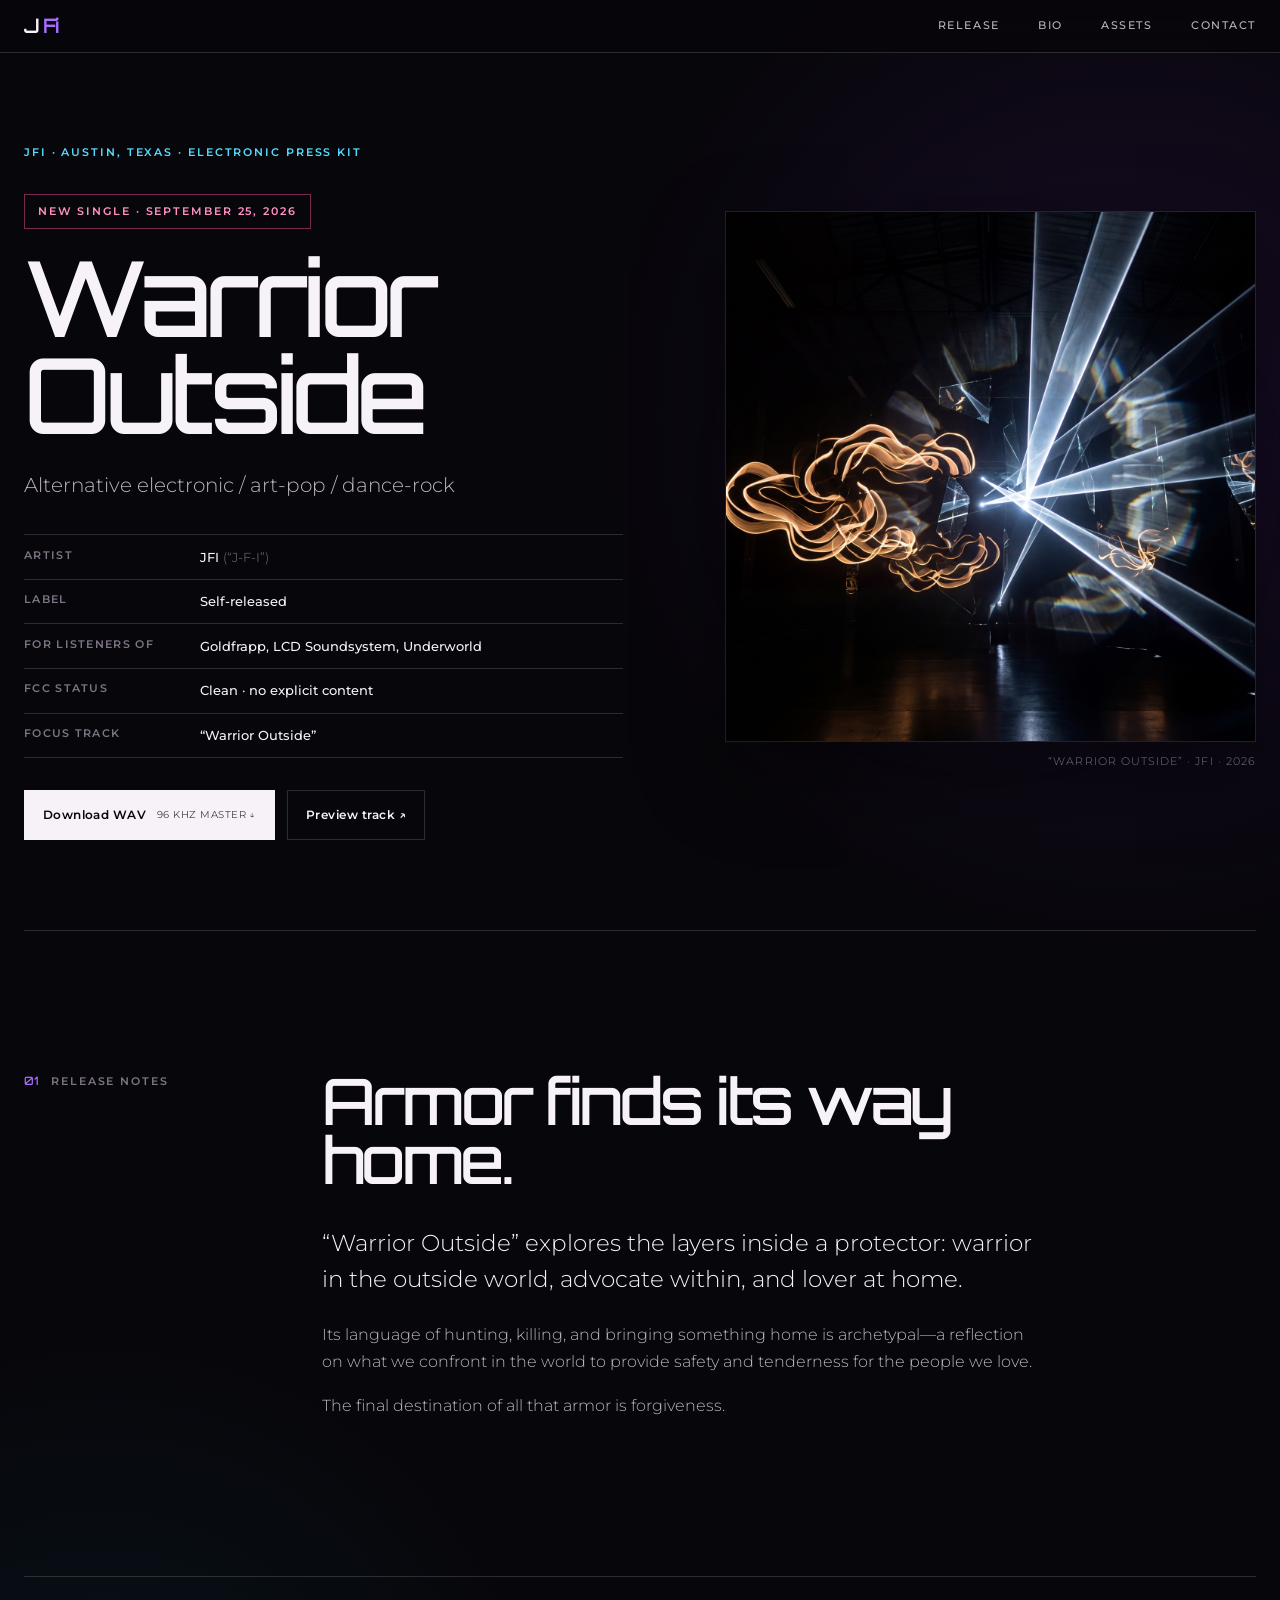
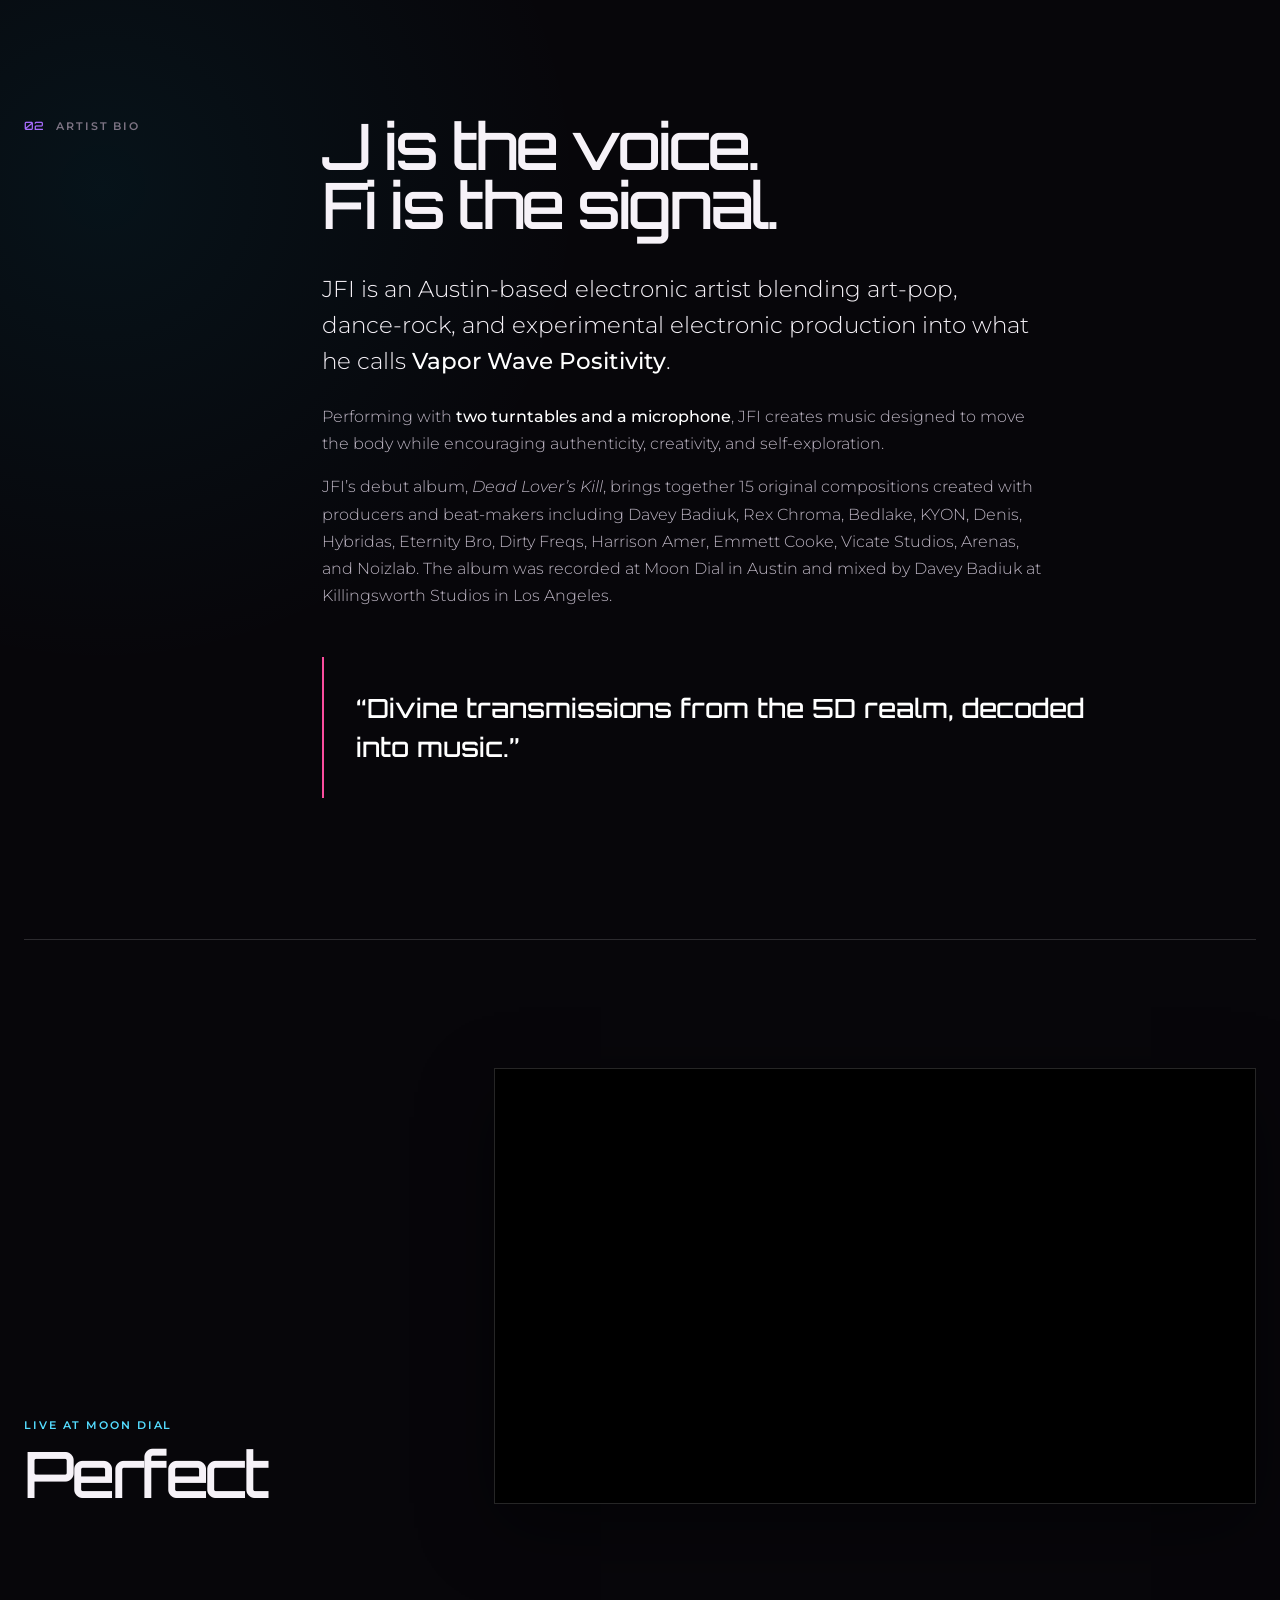
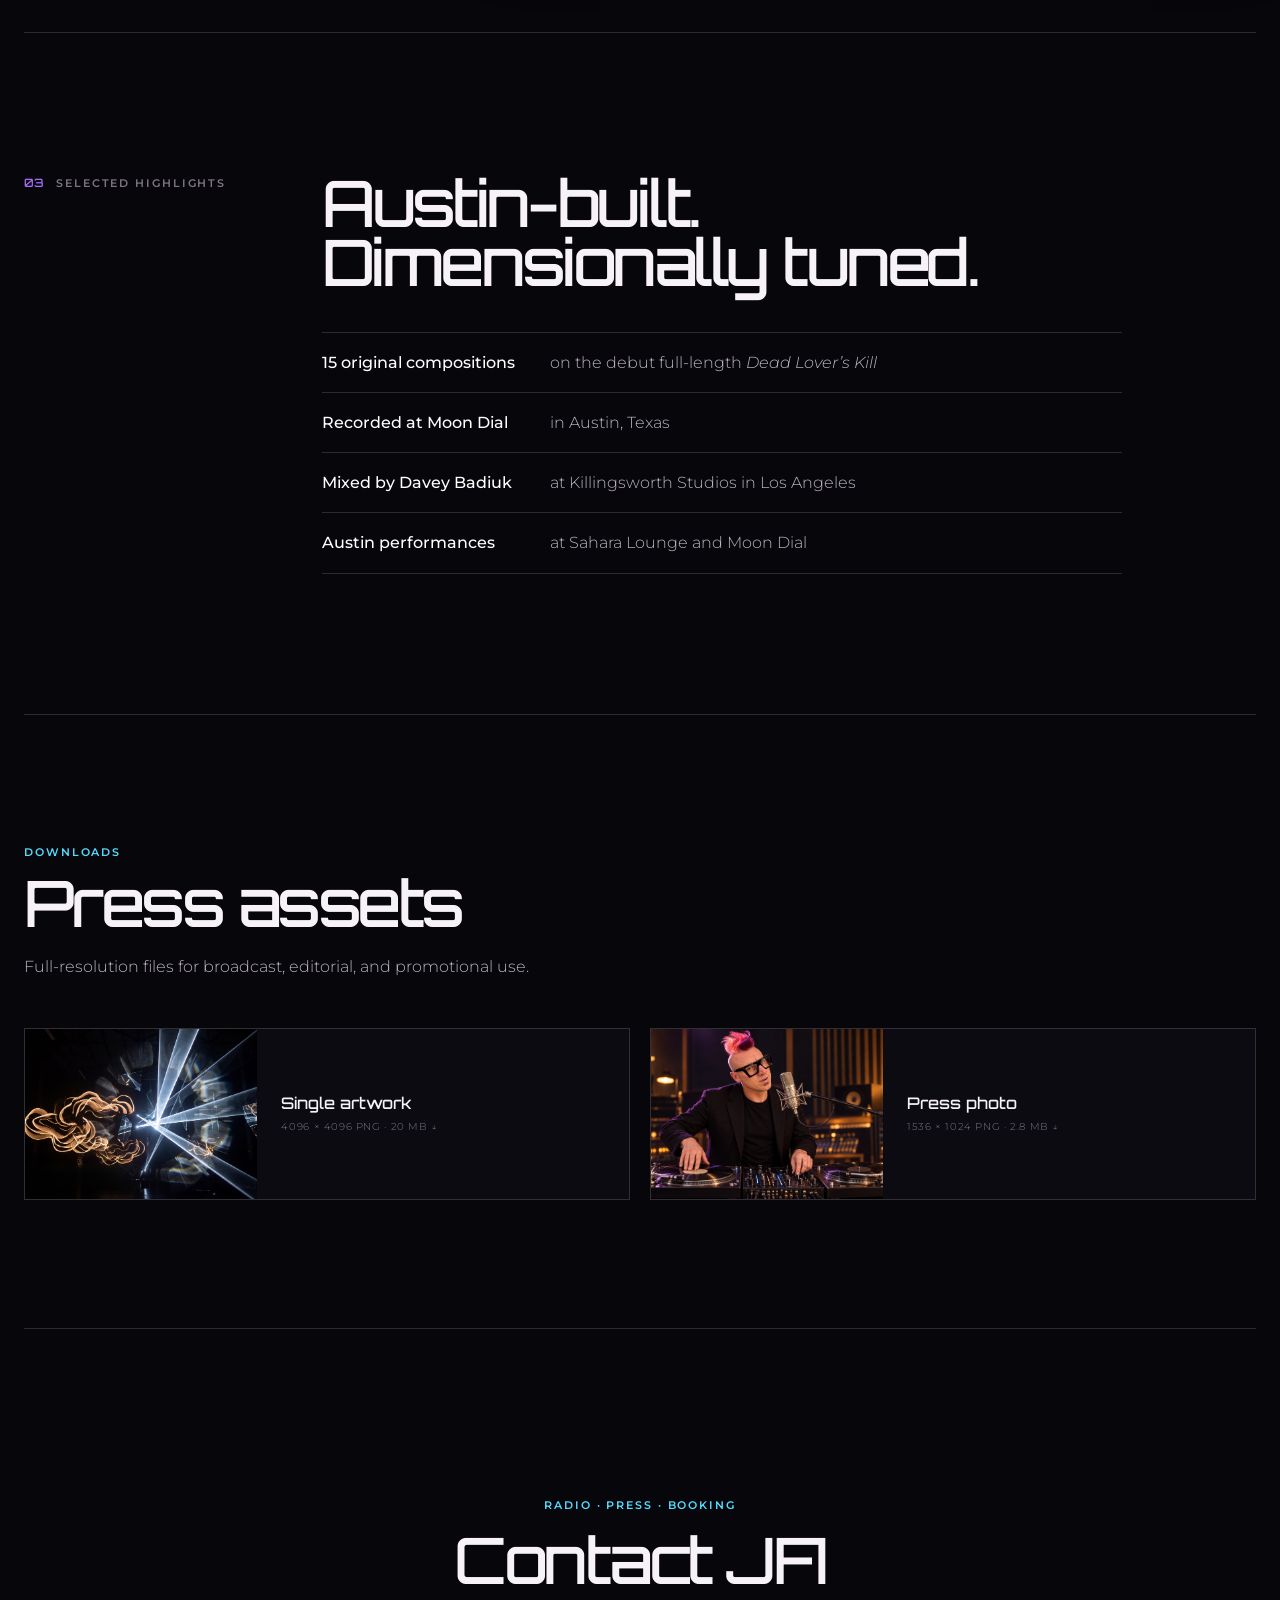
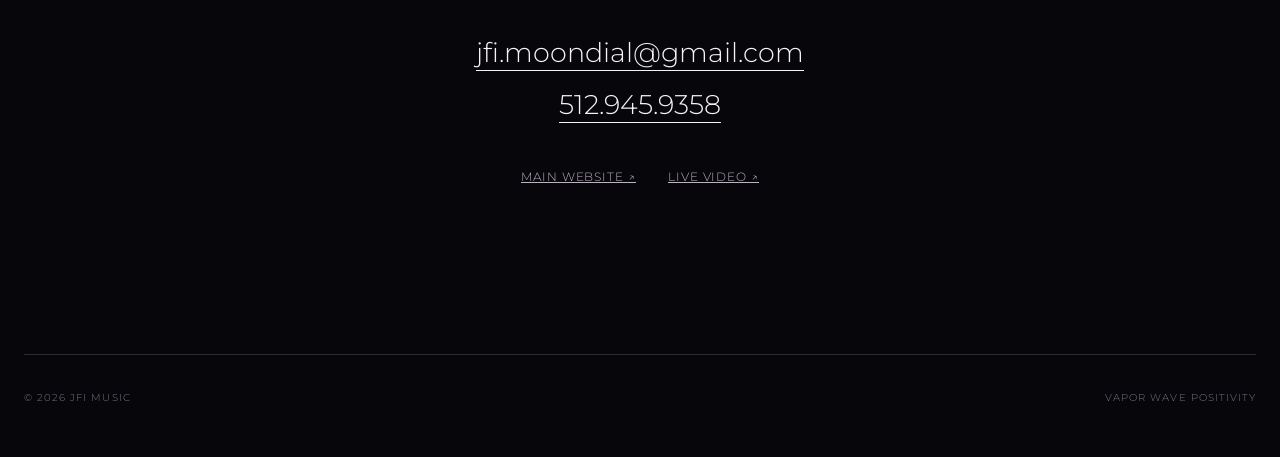
==== commit a77c9ce9: "Update EPK press artwork and photo" ====
--- a/epk/index.html
+++ b/epk/index.html
@@ -13,7 +13,10 @@
   <meta property="og:url" content="https://www.jfimusic.com/epk/">
   <meta property="og:title" content="JFI — Electronic Press Kit">
   <meta property="og:description" content="Warrior Outside — radio information, artist bio, music, video, and downloadable press assets.">
-  <meta property="og:image" content="https://www.jfimusic.com/assets/J_DJ_SIDEWAYS.PNG">
+  <meta property="og:image" content="https://www.jfimusic.com/assets/J_turntables_studio.png">
+  <meta property="og:image:width" content="1536">
+  <meta property="og:image:height" content="1024">
+  <meta property="og:image:alt" content="JFI in the studio with two turntables and a microphone">
   <meta name="twitter:card" content="summary_large_image">
   <link rel="preconnect" href="https://fonts.googleapis.com">
   <link rel="preconnect" href="https://fonts.gstatic.com" crossorigin>
@@ -52,7 +55,7 @@
         </div>
       </div>
       <figure class="cover">
-        <img src="../assets/web/warrior-outside.webp" alt="Warrior Outside single artwork">
+        <img src="../assets/web/warrior-outside-epk.jpg" alt="Warrior Outside single artwork">
         <figcaption>“Warrior Outside” · JFI · 2026</figcaption>
       </figure>
     </section>
@@ -103,8 +106,8 @@
         <p>Full-resolution files for broadcast, editorial, and promotional use.</p>
       </div>
       <div class="asset-grid">
-        <a class="asset-card" href="../assets/WARRIOR%20OUTSIDE_FINAL.png" download><img src="../assets/web/warrior-outside.webp" alt=""><span><strong>Single artwork</strong><small>4096 × 4096 PNG · 20 MB ↓</small></span></a>
-        <a class="asset-card" href="../assets/J_DJ_SIDEWAYS.PNG" download><img src="../assets/web/j-dj-sideways.webp" alt=""><span><strong>Press photo</strong><small>1402 × 1122 PNG · 2 MB ↓</small></span></a>
+        <a class="asset-card" href="../assets/Warrior_Outside_final.png" download><img src="../assets/web/warrior-outside-epk.jpg" alt=""><span><strong>Single artwork</strong><small>4096 × 4096 PNG · 20 MB ↓</small></span></a>
+        <a class="asset-card" href="../assets/J_turntables_studio.png" download><img src="../assets/web/j-turntables-studio.jpg" alt=""><span><strong>Press photo</strong><small>1536 × 1024 PNG · 2.8 MB ↓</small></span></a>
       </div>
     </section>
 
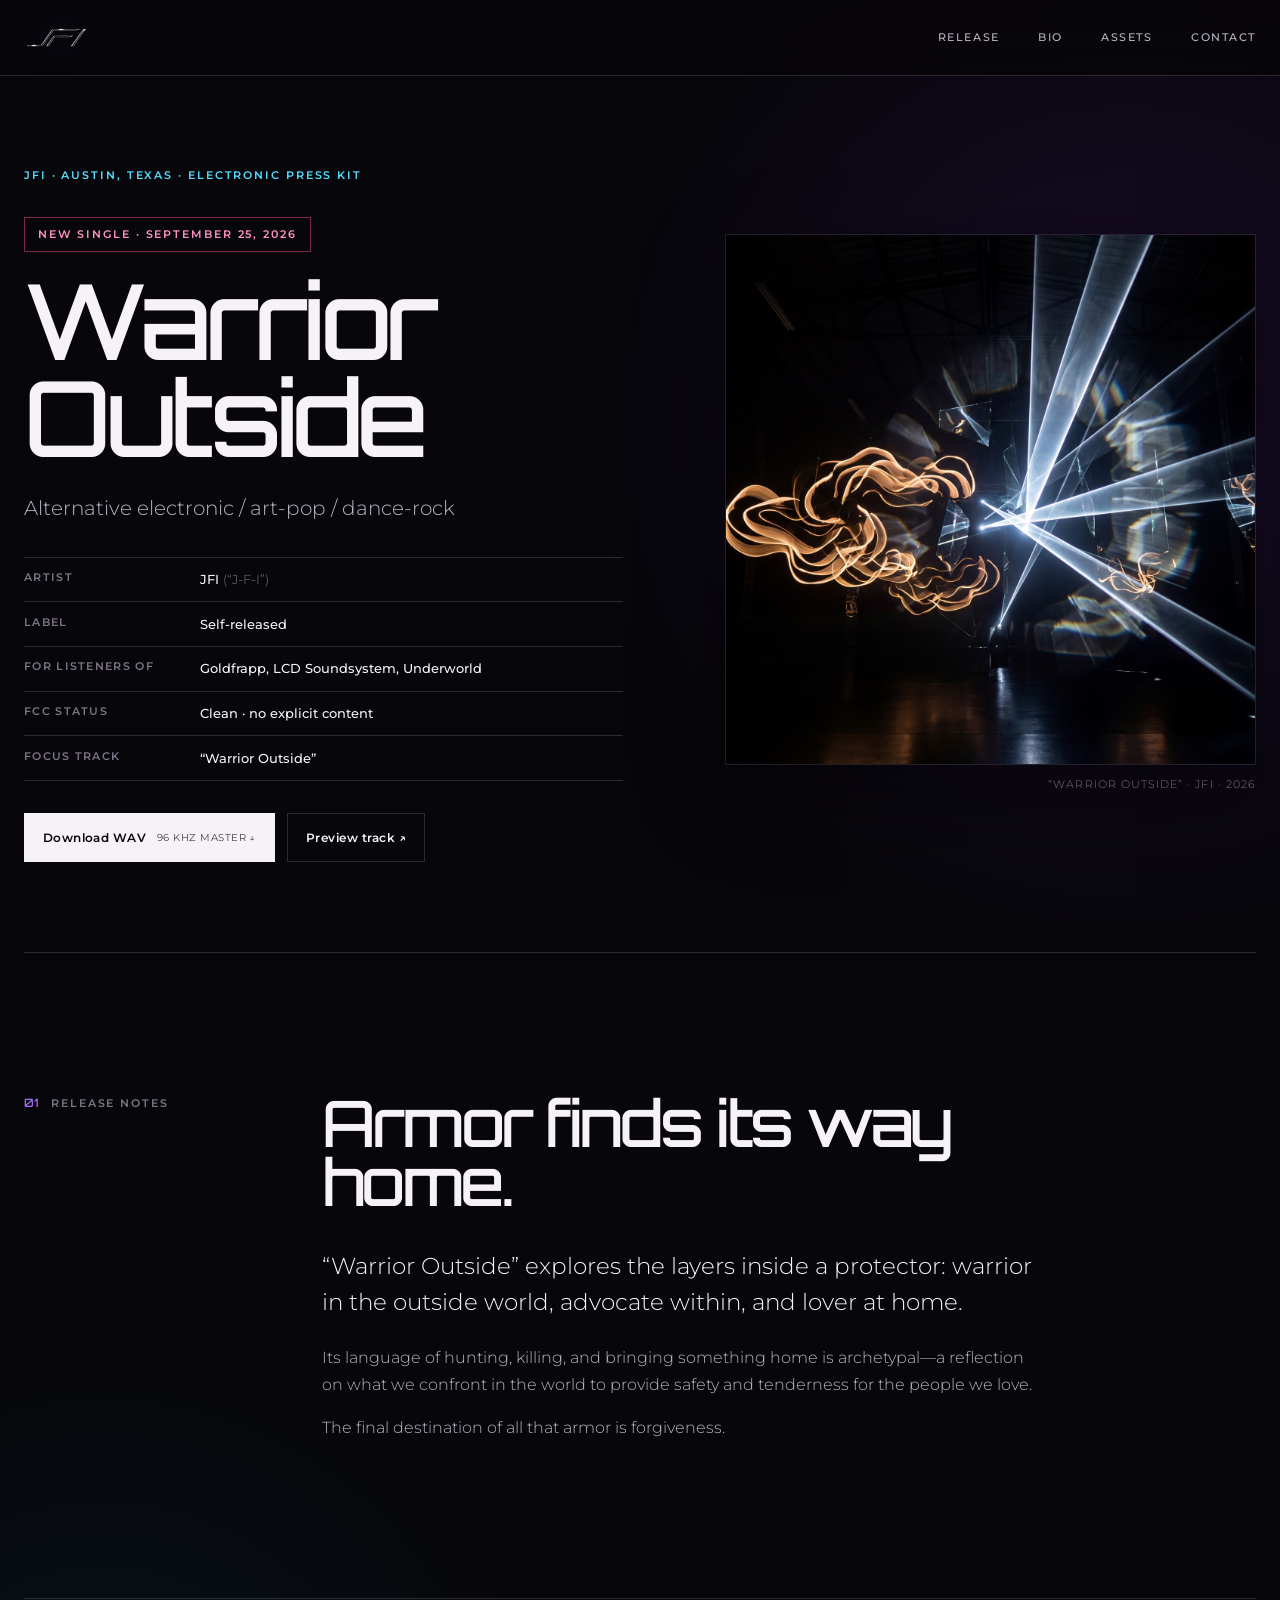
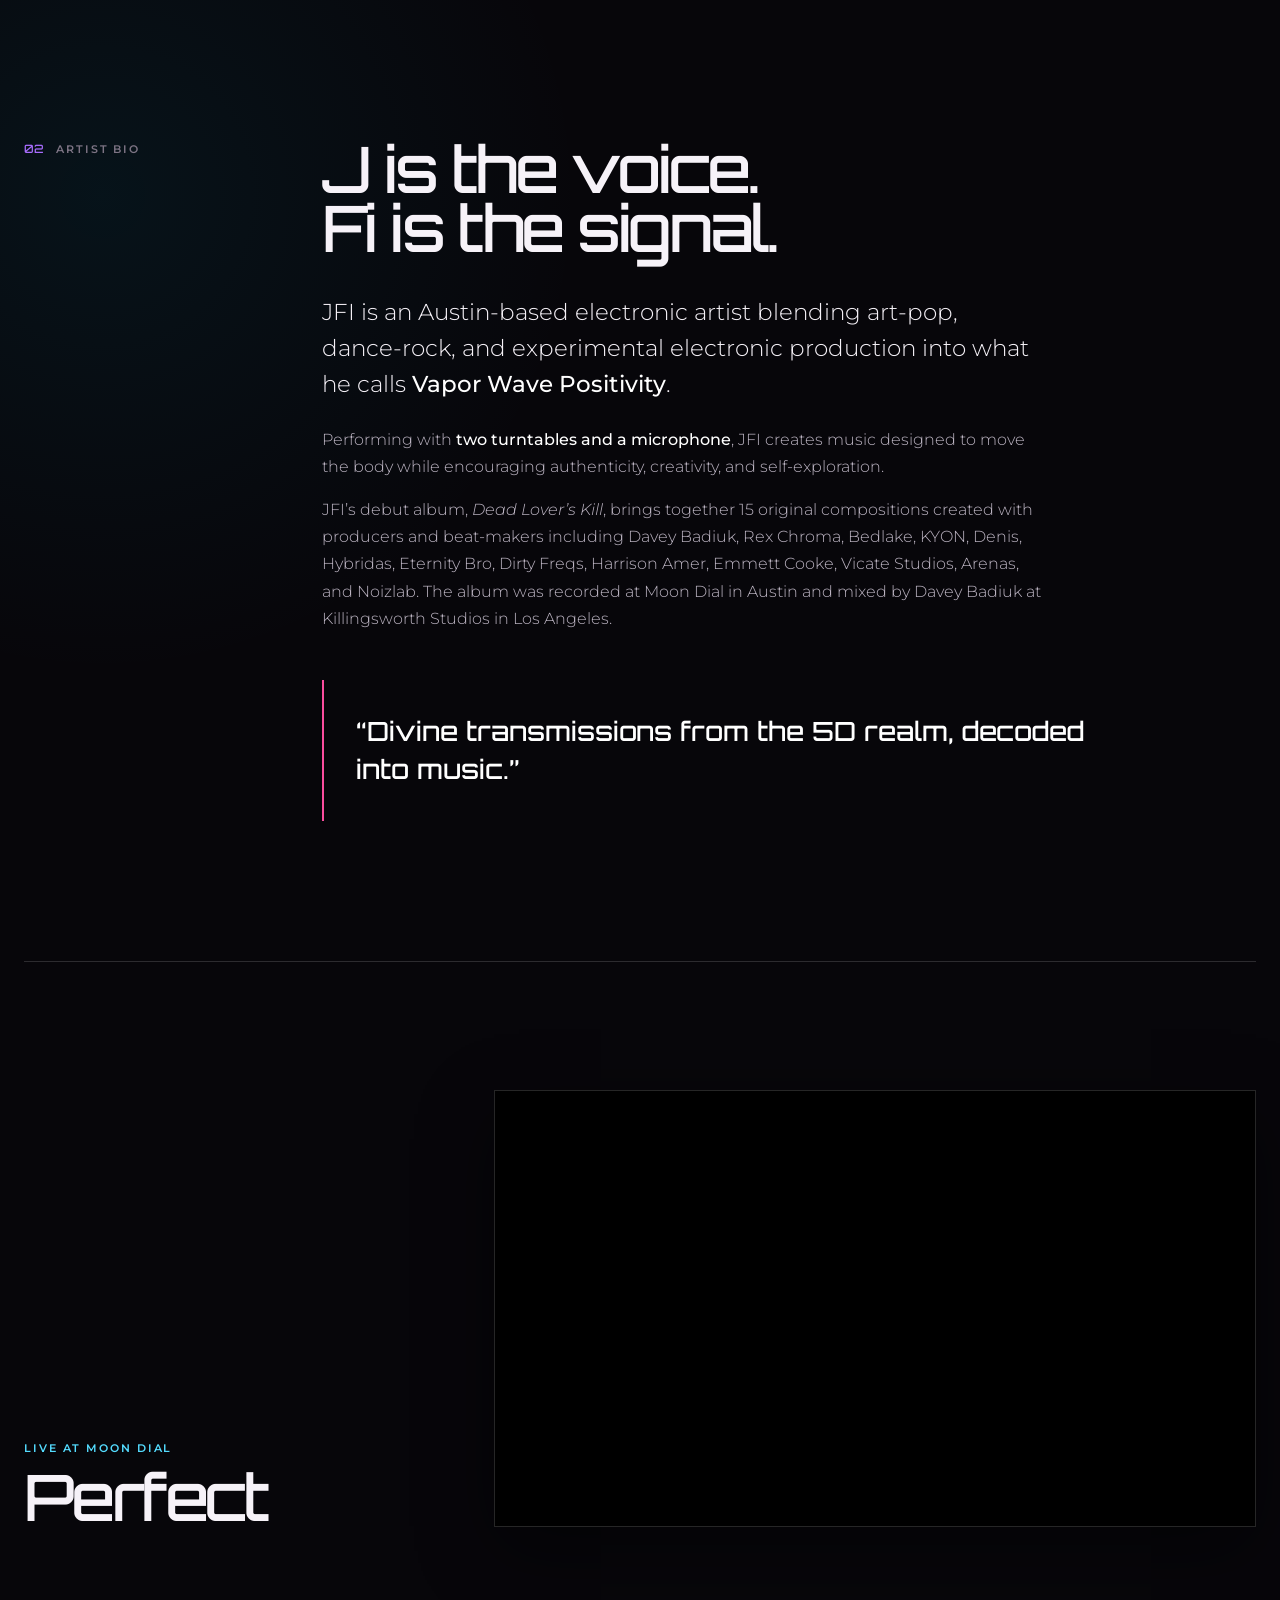
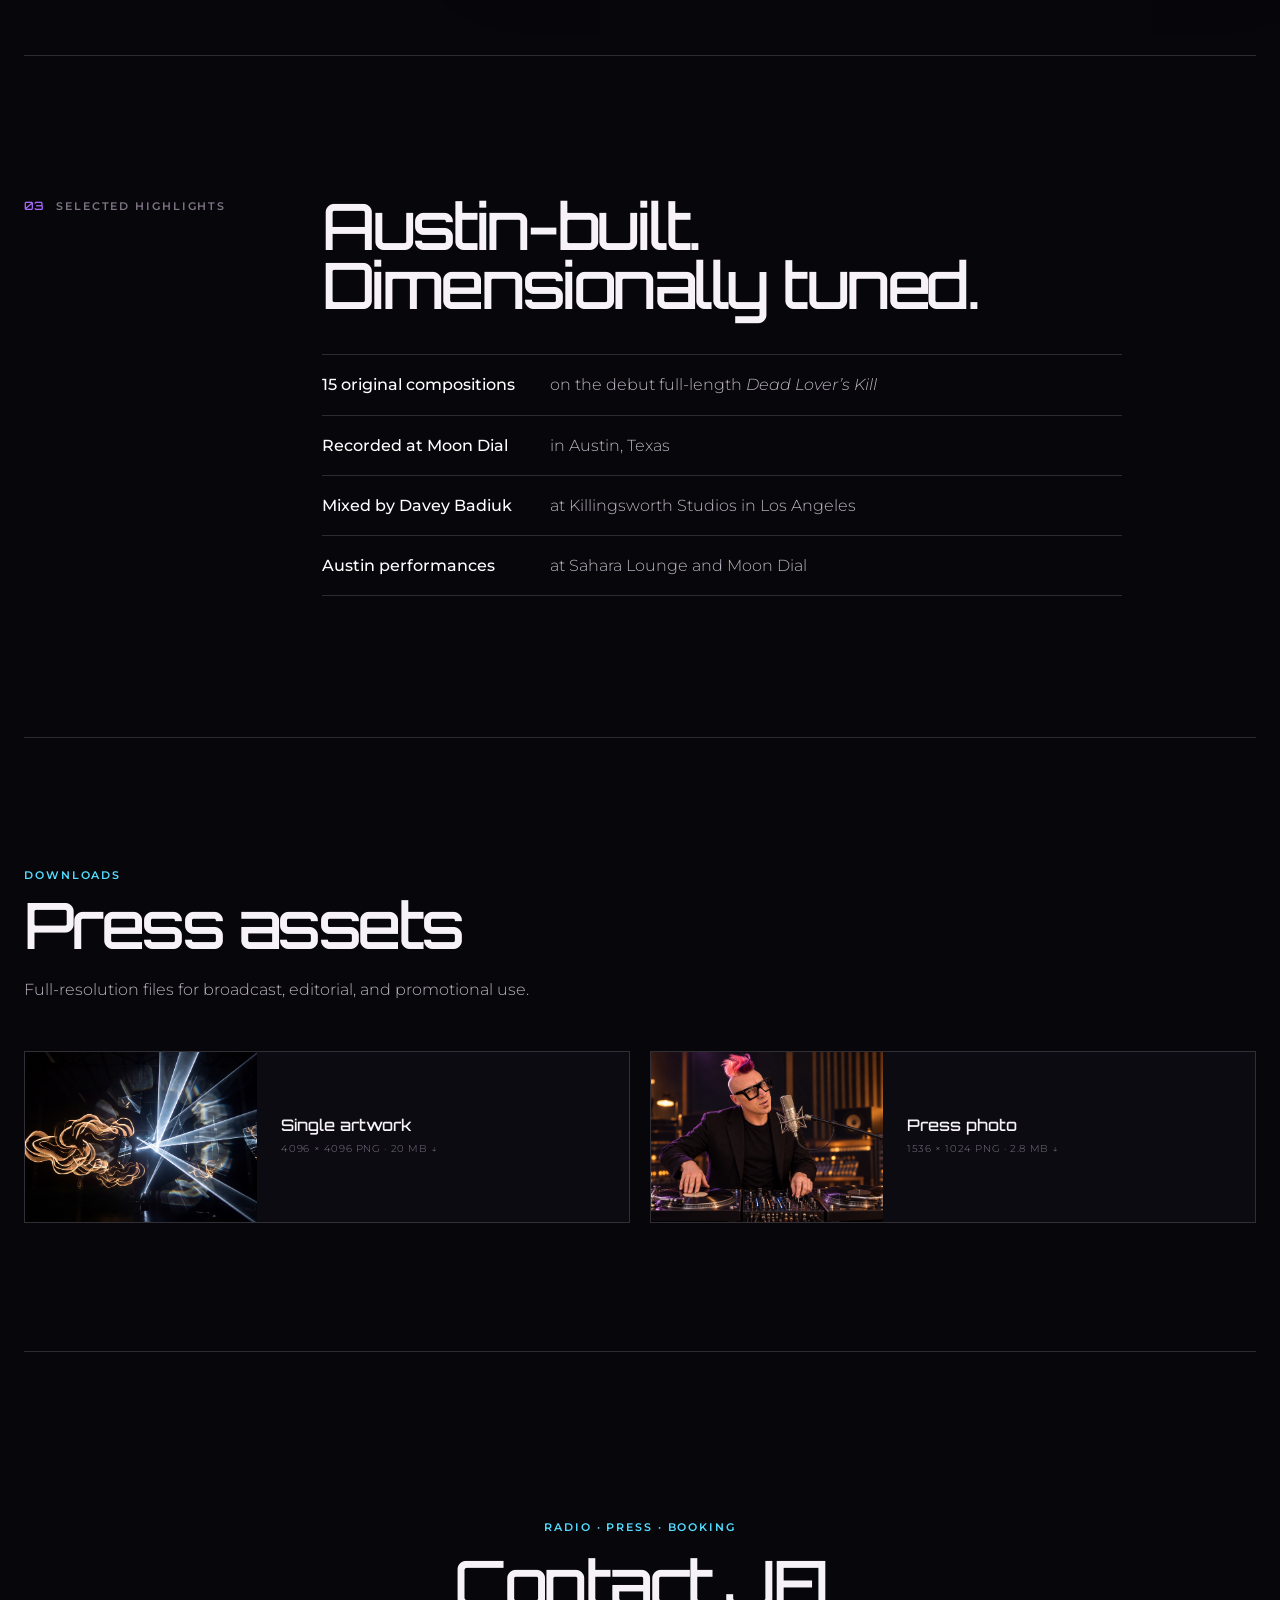
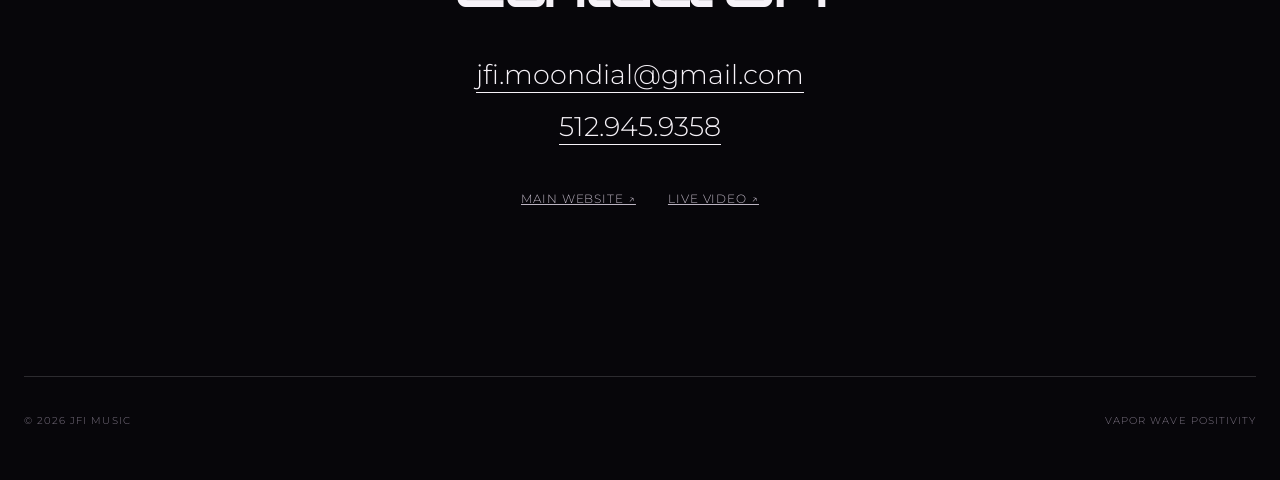
==== commit 89b68d82: "Use the official JFI logo throughout" ====
--- a/epk/index.html
+++ b/epk/index.html
@@ -8,6 +8,9 @@
   <meta name="color-scheme" content="dark only">
   <title>JFI — Electronic Press Kit</title>
   <link rel="canonical" href="https://www.jfimusic.com/epk/">
+  <link rel="icon" href="/favicon.ico" sizes="48x48">
+  <link rel="apple-touch-icon" href="/assets/brand/apple-touch-icon.png" sizes="180x180">
+  <link rel="manifest" href="/site.webmanifest">
   <meta property="og:type" content="website">
   <meta property="og:site_name" content="JFI Music">
   <meta property="og:url" content="https://www.jfimusic.com/epk/">
@@ -21,12 +24,12 @@
   <link rel="preconnect" href="https://fonts.googleapis.com">
   <link rel="preconnect" href="https://fonts.gstatic.com" crossorigin>
   <link href="https://fonts.googleapis.com/css2?family=Montserrat:wght@300;400;500;600&family=Orbitron:wght@500;600&display=swap" rel="stylesheet">
-  <link rel="stylesheet" href="epk.css?v=20260922-1">
+  <link rel="stylesheet" href="epk.css?v=20261106-logo1">
 </head>
 <body>
   <a class="skip-link" href="#release">Skip to release information</a>
   <header class="site-header">
-    <a class="brand" href="/" aria-label="JFI home">J <span>Fi</span></a>
+    <a class="brand" href="/" aria-label="JFI home"><img src="../assets/web/jfi-hero-mark.webp" alt="JFI"></a>
     <nav aria-label="EPK navigation">
       <a href="#release">Release</a>
       <a href="#bio">Bio</a>
--- a/epk/epk.css
+++ b/epk/epk.css
@@ -7,8 +7,8 @@
 .skip-link { position:fixed; left:1rem; top:-5rem; z-index:20; padding:.7rem 1rem; background:white; color:black; }
 .skip-link:focus { top:1rem; }
 .site-header { position:sticky; z-index:10; top:0; display:flex; justify-content:space-between; align-items:center; width:100%; padding:1rem max(24px,calc((100vw - var(--max))/2)); border-bottom:1px solid var(--line); background:rgba(7,6,10,.88); backdrop-filter:blur(18px); }
-.brand { font:600 1.25rem/1 "Orbitron",sans-serif; text-decoration:none; letter-spacing:-.08em; }
-.brand span { color:var(--violet); }
+.brand { display:flex; align-items:center; width:clamp(58px,5vw,78px); text-decoration:none; }
+.brand img { display:block; width:100%; height:auto; filter:brightness(1.7) contrast(1.08) drop-shadow(0 0 18px rgba(169,109,255,.4)); }
 nav { display:flex; gap:clamp(1rem,3vw,2.4rem); }
 nav a { color:var(--muted); font-size:.7rem; font-weight:500; letter-spacing:.14em; text-decoration:none; text-transform:uppercase; }
 nav a:hover,nav a:focus-visible { color:white; }
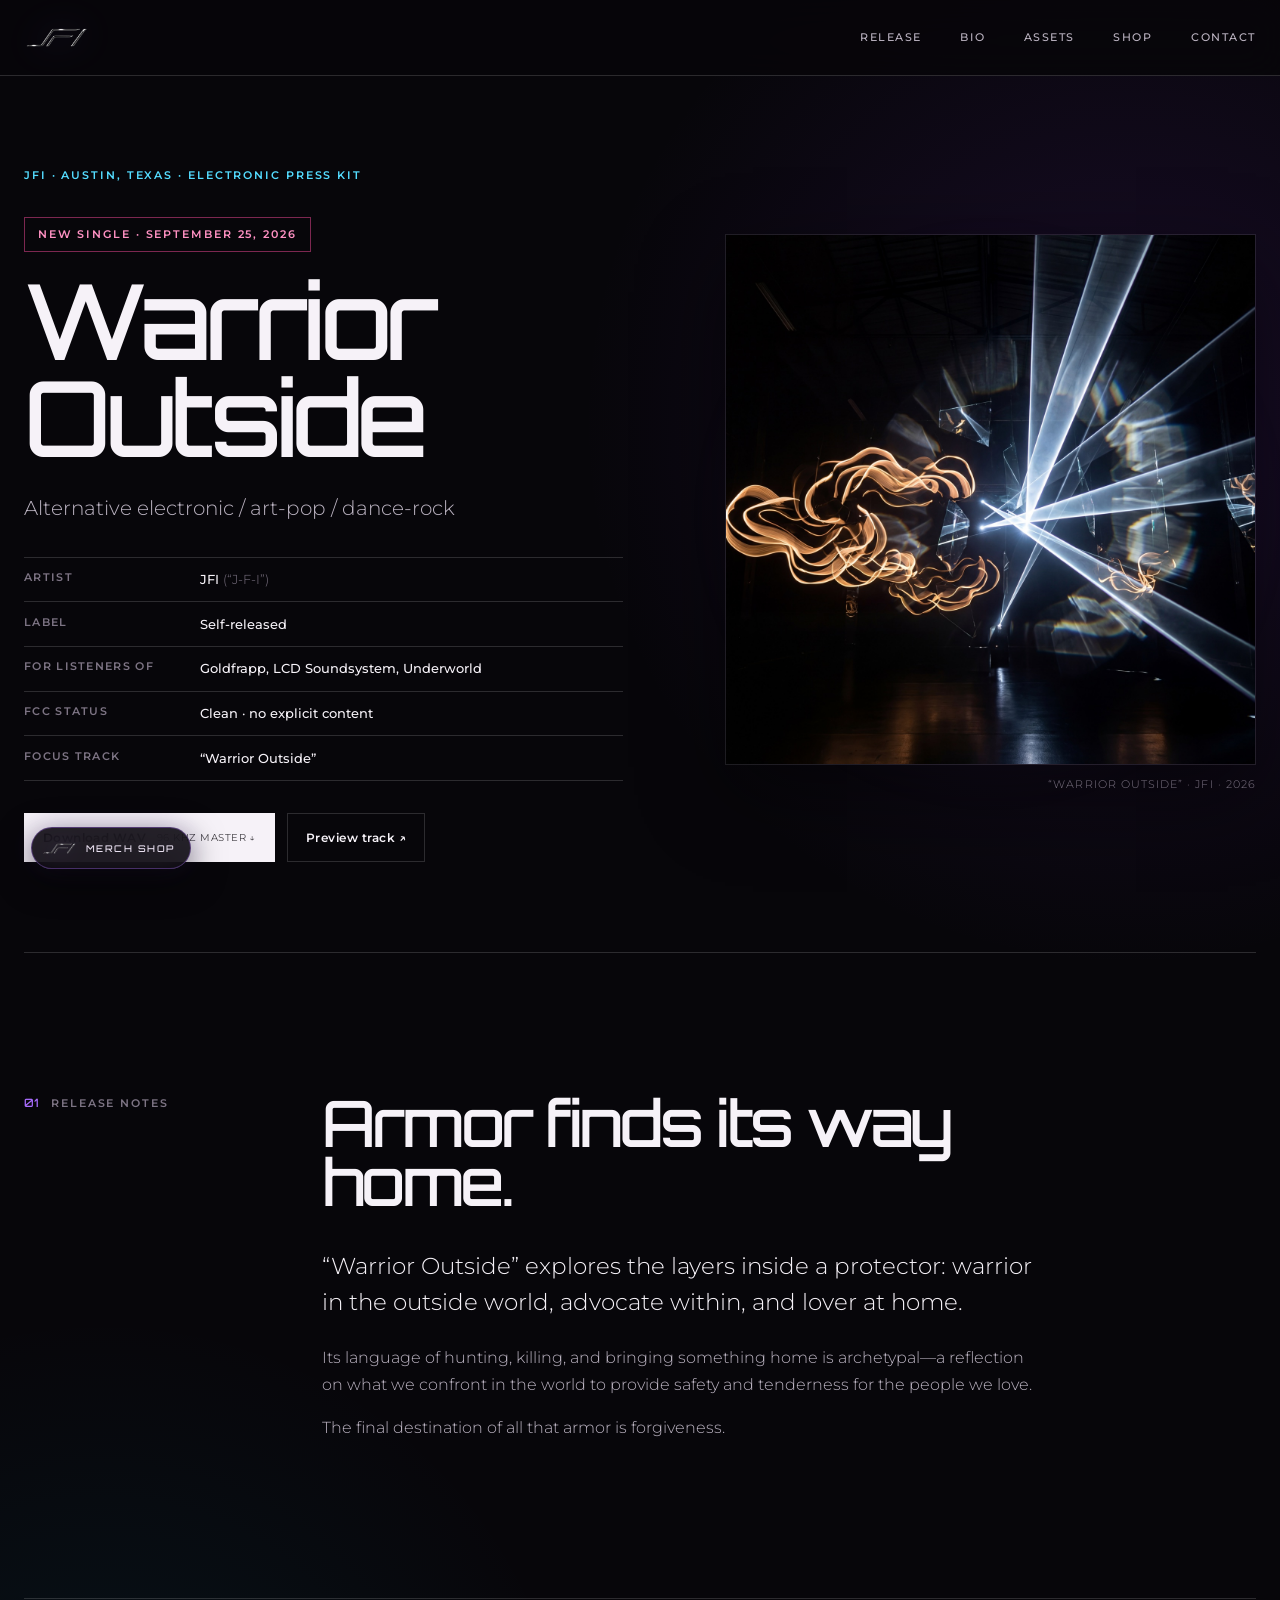
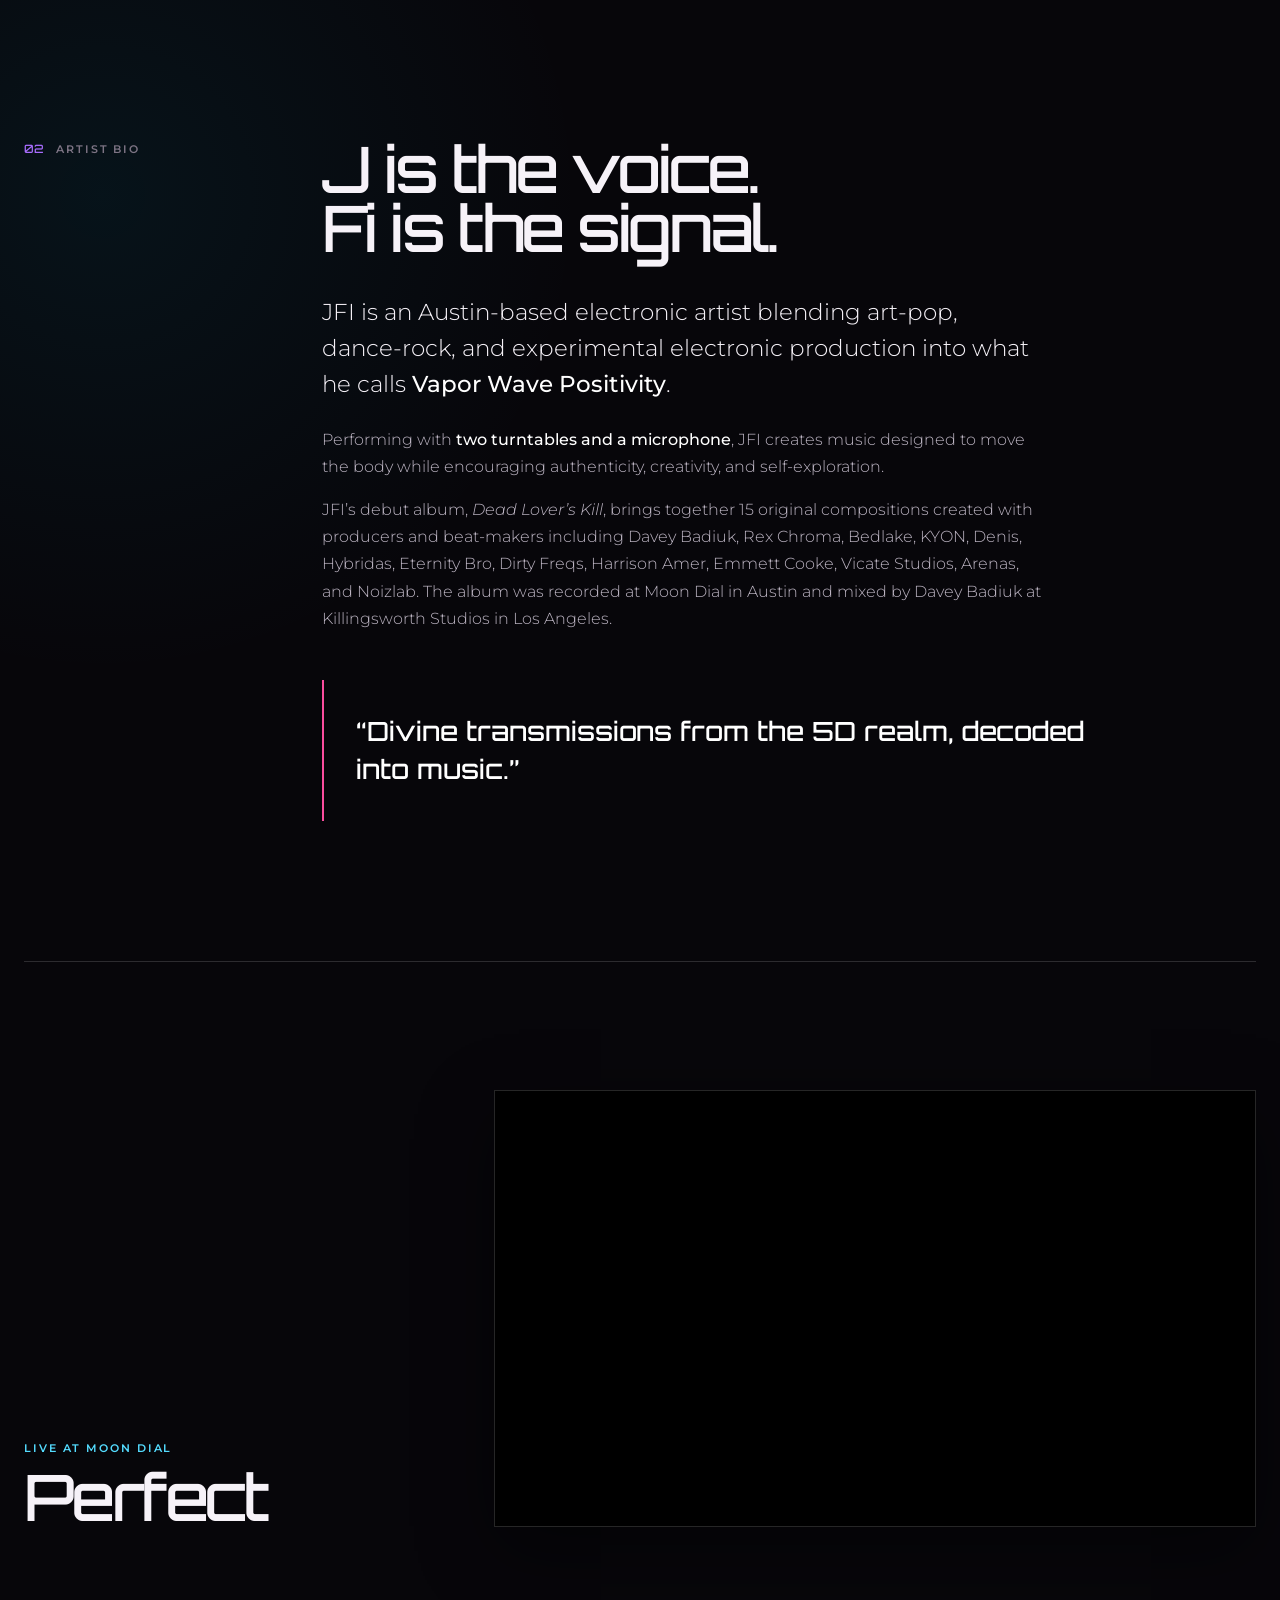
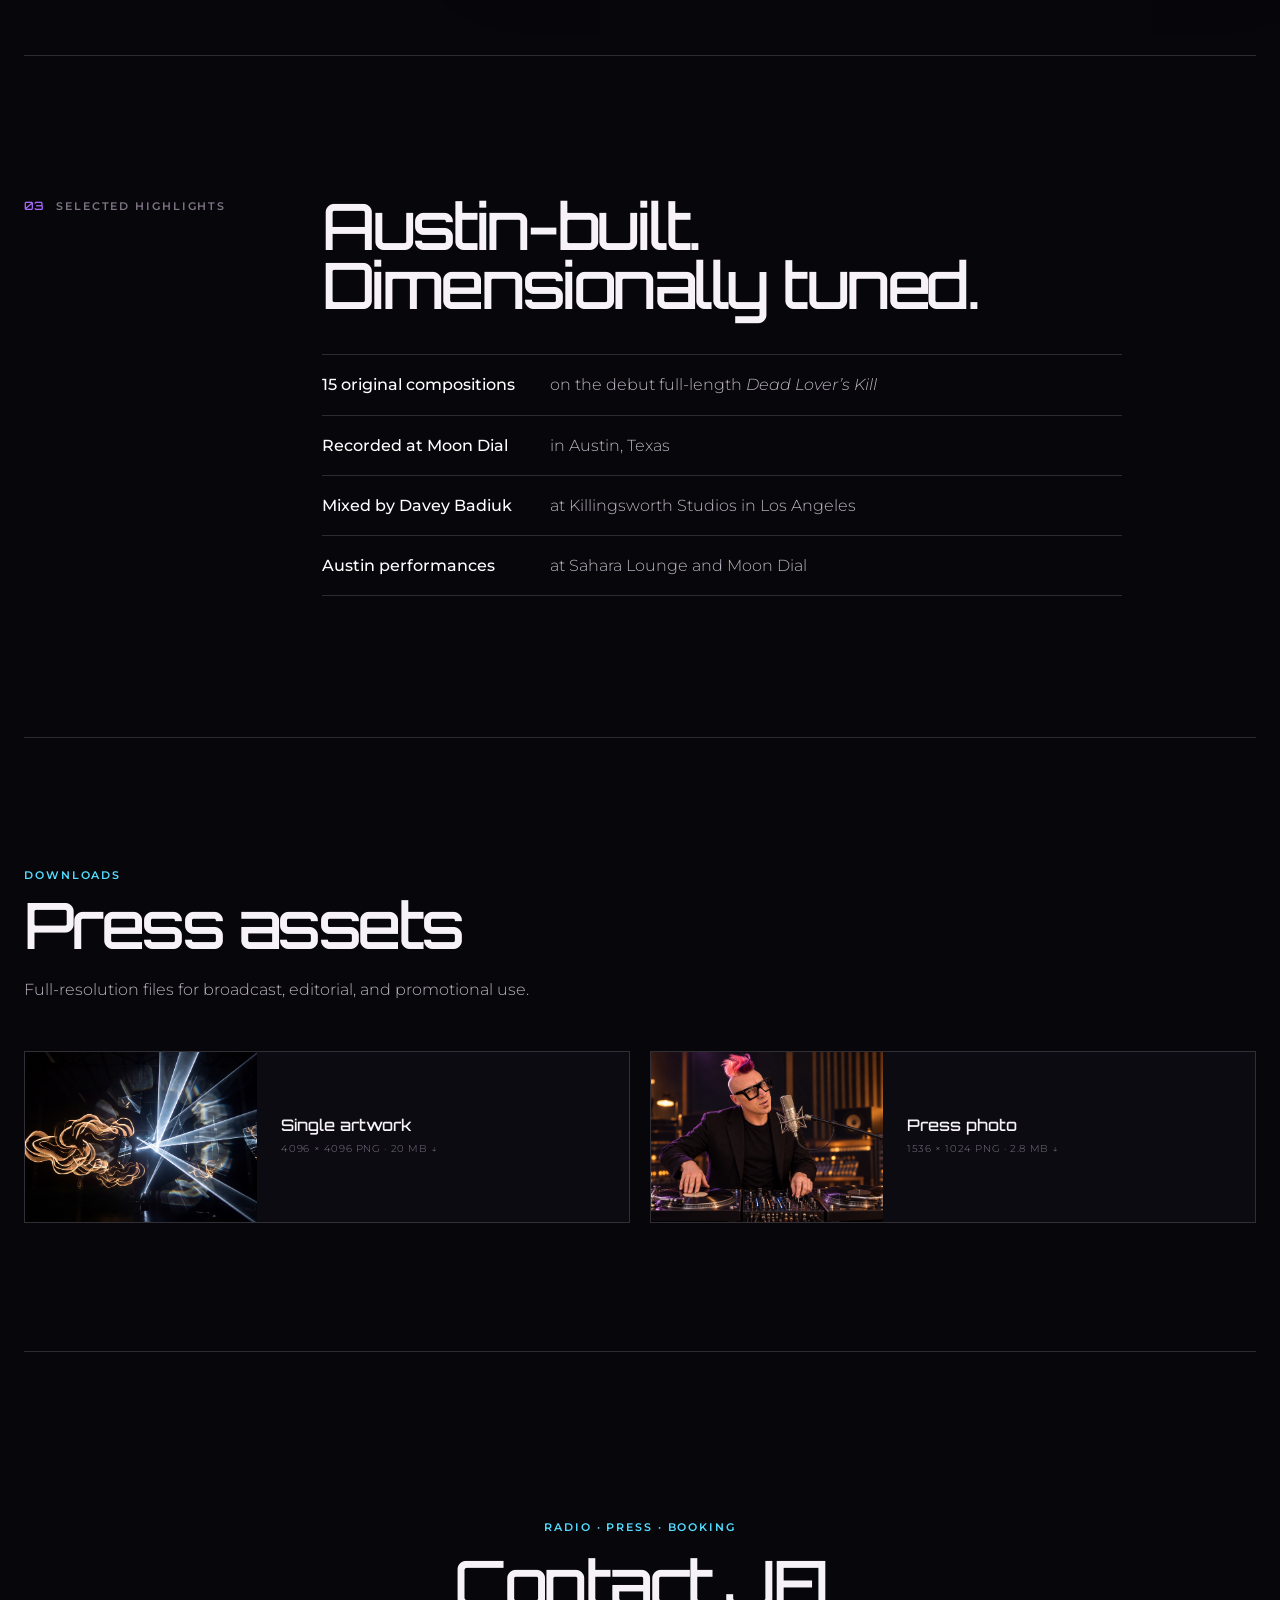
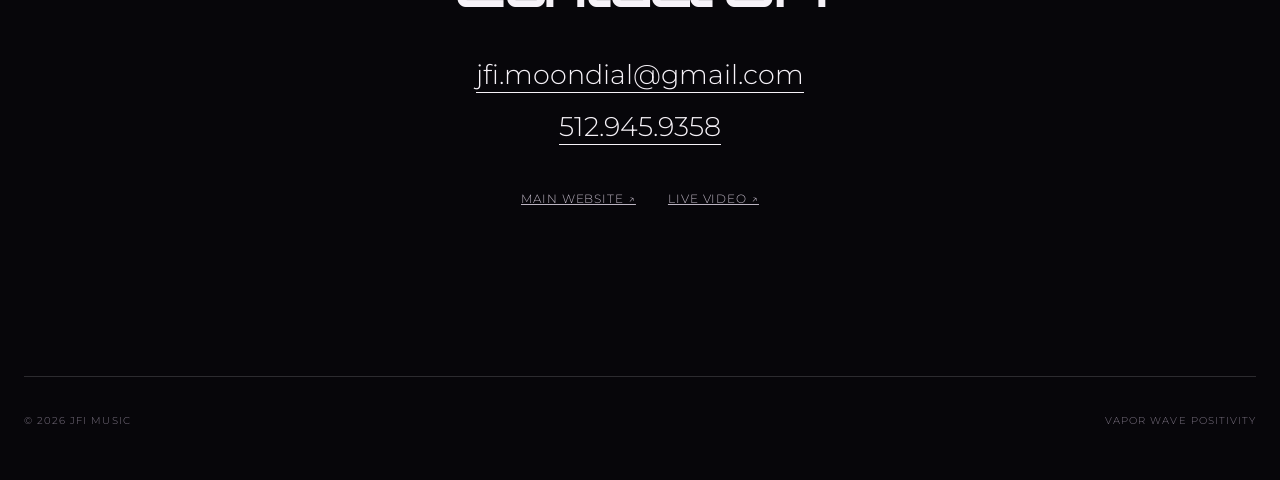
==== commit b5bb5599: "Add JFI merch shop and Friendsgiving show" ====
--- a/epk/index.html
+++ b/epk/index.html
@@ -34,9 +34,11 @@
       <a href="#release">Release</a>
       <a href="#bio">Bio</a>
       <a href="#assets">Assets</a>
+      <a href="/shop/">Shop</a>
       <a href="#contact">Contact</a>
     </nav>
   </header>
+  <a class="merch-orbit" href="/shop/" aria-label="Open the JFI Merch Shop"><img src="../assets/web/jfi-hero-mark.webp" alt=""><span>Merch Shop</span></a>
 
   <main>
     <section class="hero" id="release">
--- a/epk/epk.css
+++ b/epk/epk.css
@@ -12,6 +12,10 @@
 nav { display:flex; gap:clamp(1rem,3vw,2.4rem); }
 nav a { color:var(--muted); font-size:.7rem; font-weight:500; letter-spacing:.14em; text-decoration:none; text-transform:uppercase; }
 nav a:hover,nav a:focus-visible { color:white; }
+.merch-orbit { position:fixed; z-index:12; left:clamp(16px,2.4vw,34px); bottom:clamp(16px,2.4vw,34px); display:flex; align-items:center; gap:10px; min-height:42px; padding:8px 15px 8px 10px; border:1px solid rgba(169,109,255,.35); border-radius:999px; background:rgba(8,5,13,.88); color:#e9e0f0; text-decoration:none; box-shadow:0 10px 34px rgba(0,0,0,.6),0 0 24px rgba(150,92,255,.13); backdrop-filter:blur(16px); transition:transform .3s,border-color .3s,box-shadow .3s; }
+.merch-orbit img { width:34px; height:auto; filter:brightness(1.7) contrast(1.08) drop-shadow(0 0 10px rgba(167,114,255,.46)); }
+.merch-orbit span { font:500 .58rem/1 Orbitron,sans-serif; letter-spacing:.16em; text-transform:uppercase; }
+.merch-orbit:hover,.merch-orbit:focus-visible { transform:translateY(-3px); border-color:rgba(213,181,255,.6); box-shadow:0 14px 42px rgba(0,0,0,.7),0 0 34px rgba(150,92,255,.27); }
 main,footer { width:min(calc(100% - 48px),var(--max)); margin:0 auto; }
 .hero { display:grid; grid-template-columns:minmax(0,1.06fr) minmax(360px,.94fr); gap:clamp(3rem,8vw,8rem); align-items:center; min-height:calc(100vh - 65px); padding:clamp(4rem,10vh,8rem) 0; }
 .eyebrow,.status,.section-label p { margin:0; font-size:.7rem; font-weight:600; letter-spacing:.17em; text-transform:uppercase; }
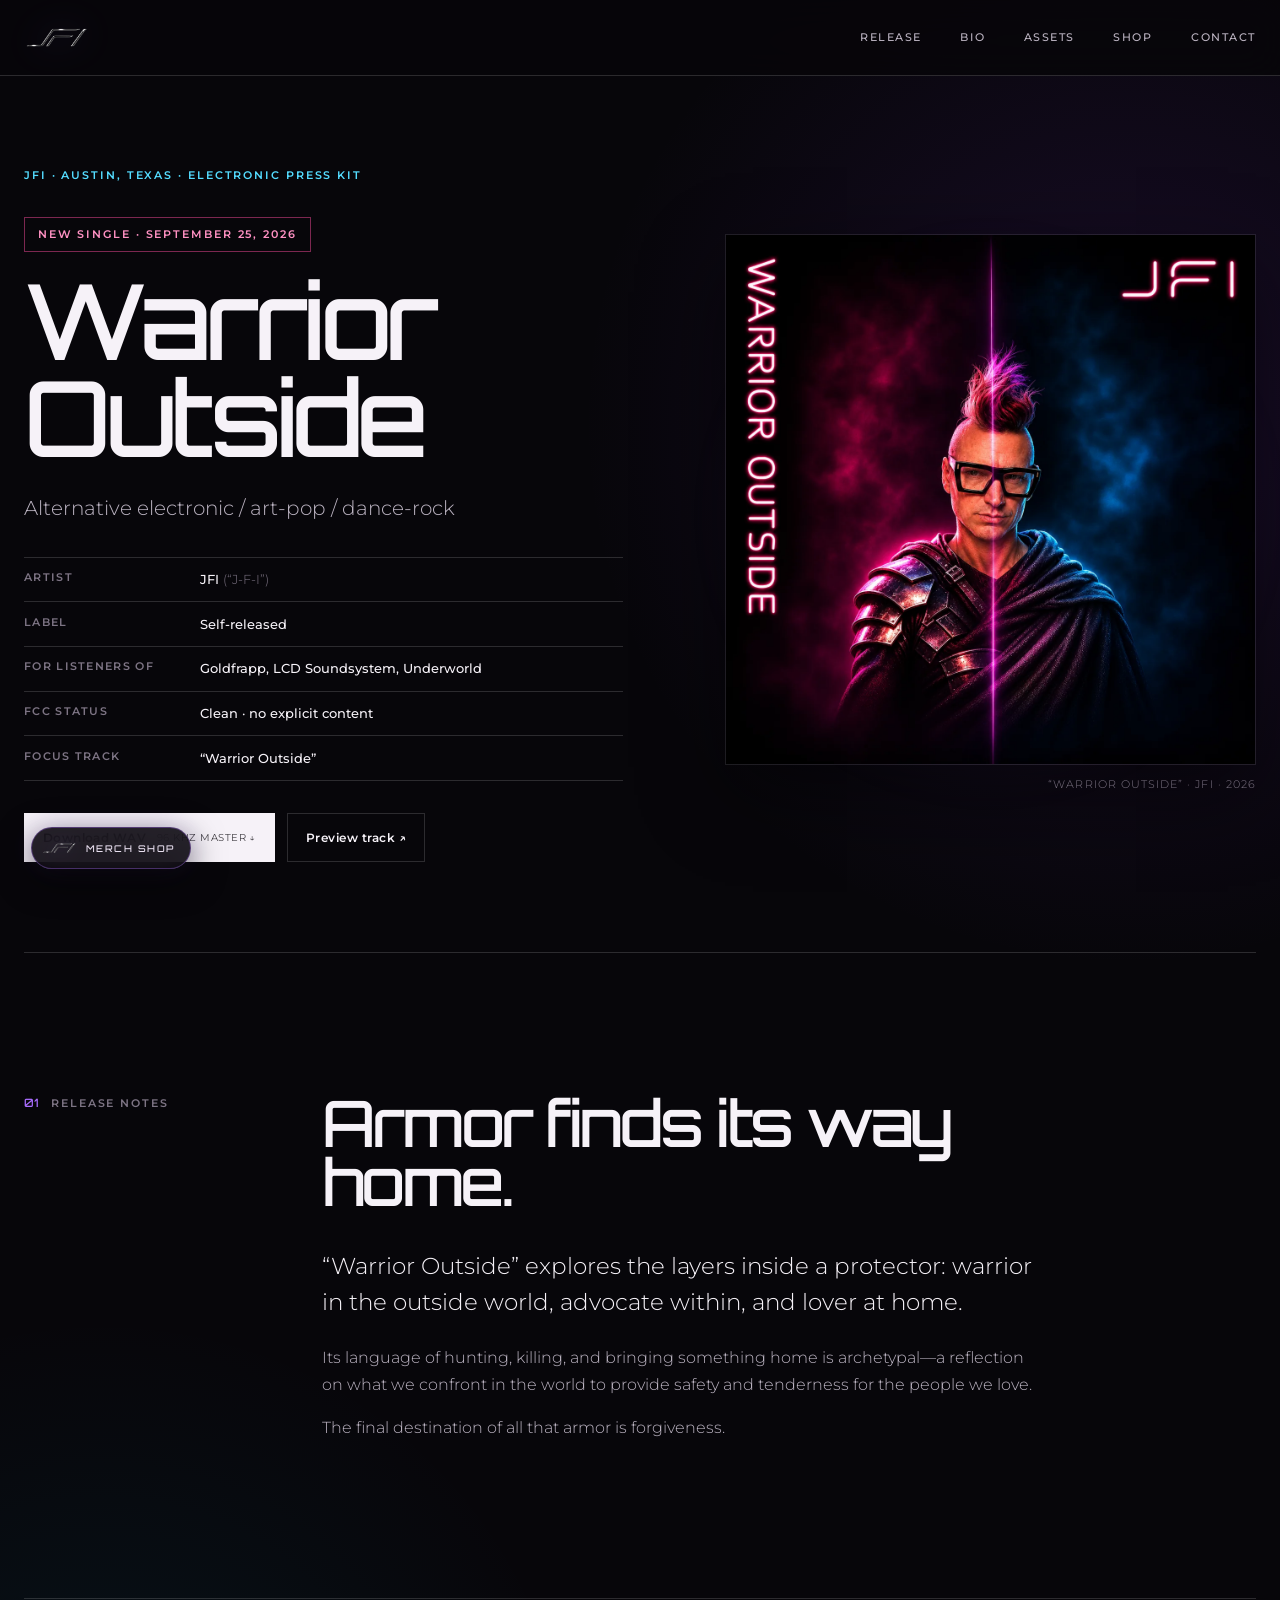
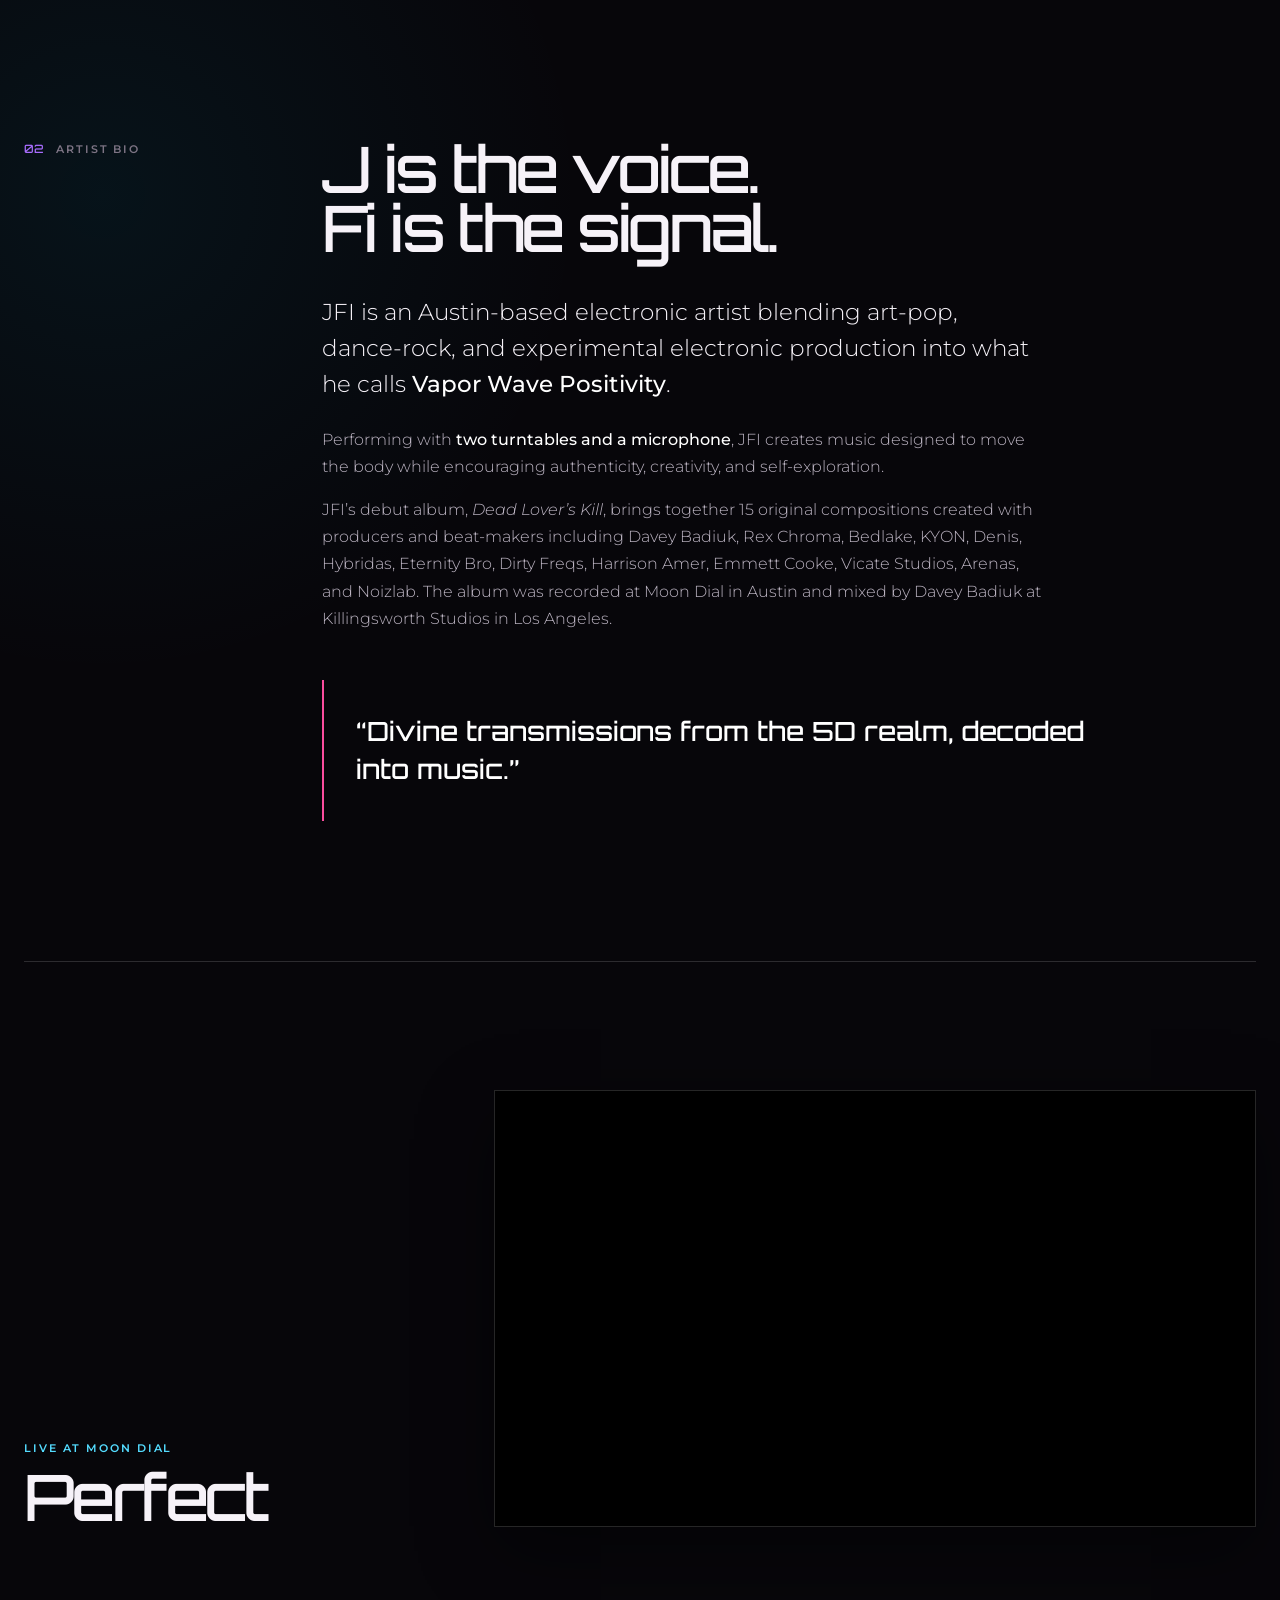
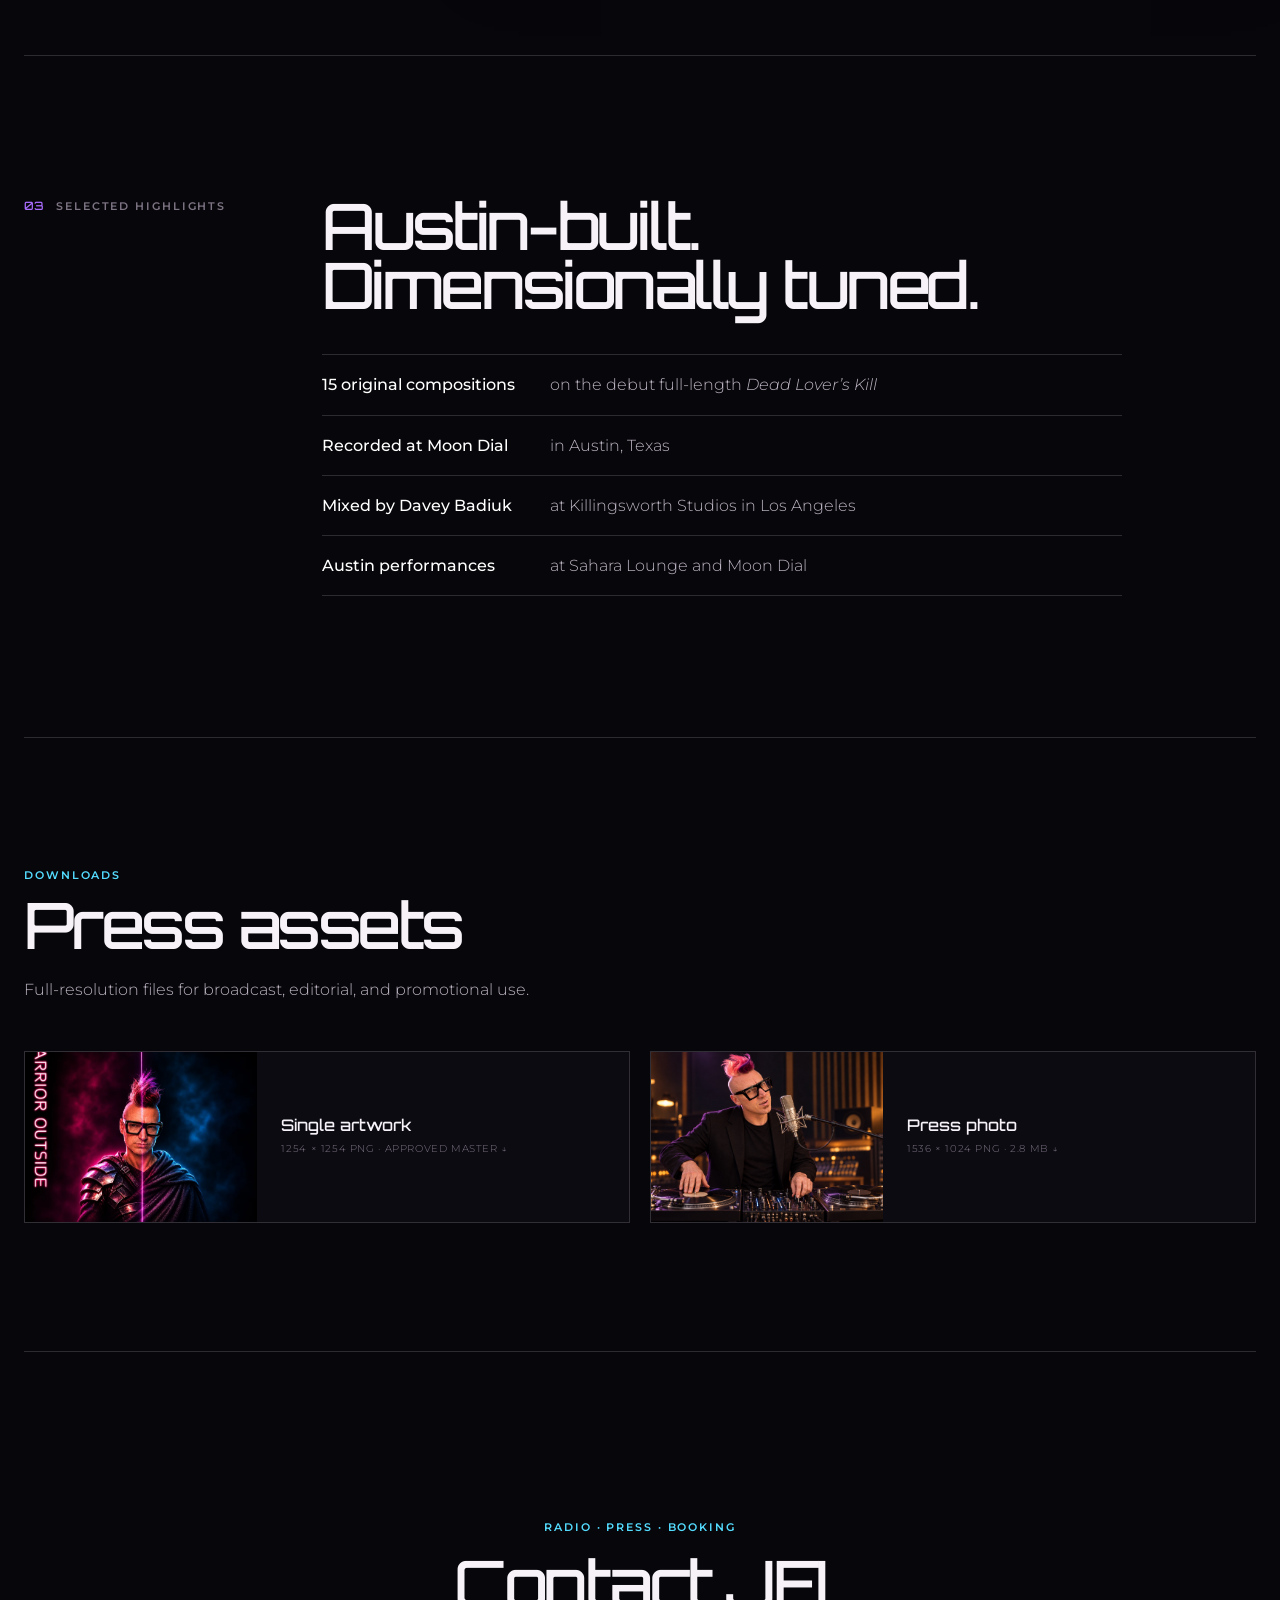
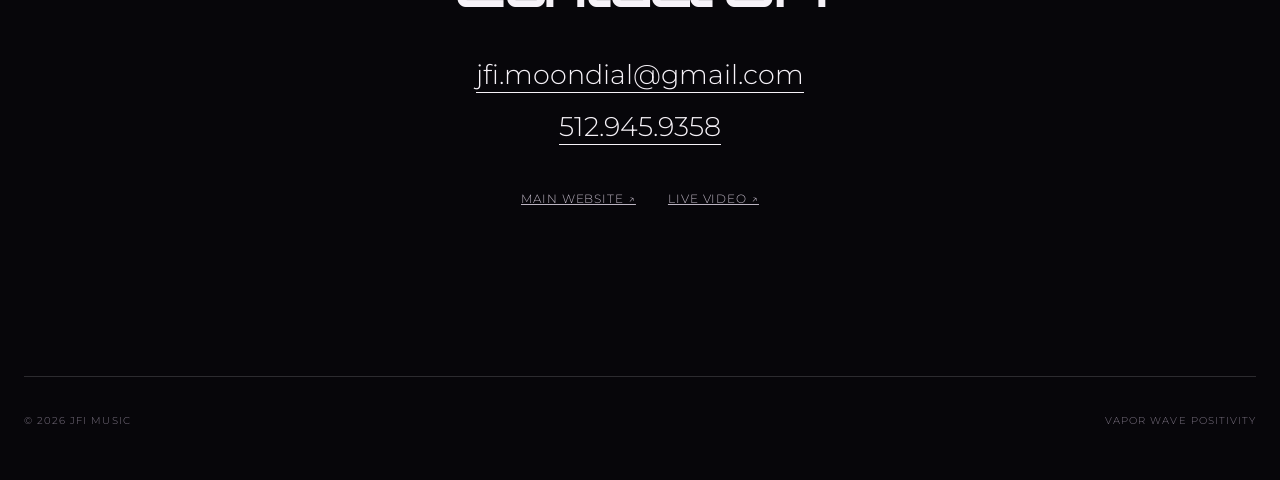
==== commit 885c0b5b: "Use approved artwork across JFI merch" ====
--- a/epk/index.html
+++ b/epk/index.html
@@ -60,7 +60,7 @@
         </div>
       </div>
       <figure class="cover">
-        <img src="../assets/web/warrior-outside-epk.jpg" alt="Warrior Outside single artwork">
+        <img src="../assets/web/approved-artwork/warrior-outside.webp" alt="Warrior Outside single artwork">
         <figcaption>“Warrior Outside” · JFI · 2026</figcaption>
       </figure>
     </section>
@@ -111,7 +111,7 @@
         <p>Full-resolution files for broadcast, editorial, and promotional use.</p>
       </div>
       <div class="asset-grid">
-        <a class="asset-card" href="../assets/Warrior_Outside_final.png" download><img src="../assets/web/warrior-outside-epk.jpg" alt=""><span><strong>Single artwork</strong><small>4096 × 4096 PNG · 20 MB ↓</small></span></a>
+        <a class="asset-card" href="../assets/approved-artwork/warrior-outside.png" download><img src="../assets/web/approved-artwork/warrior-outside.webp" alt=""><span><strong>Single artwork</strong><small>1254 × 1254 PNG · approved master ↓</small></span></a>
         <a class="asset-card" href="../assets/J_turntables_studio.png" download><img src="../assets/web/j-turntables-studio.jpg" alt=""><span><strong>Press photo</strong><small>1536 × 1024 PNG · 2.8 MB ↓</small></span></a>
       </div>
     </section>
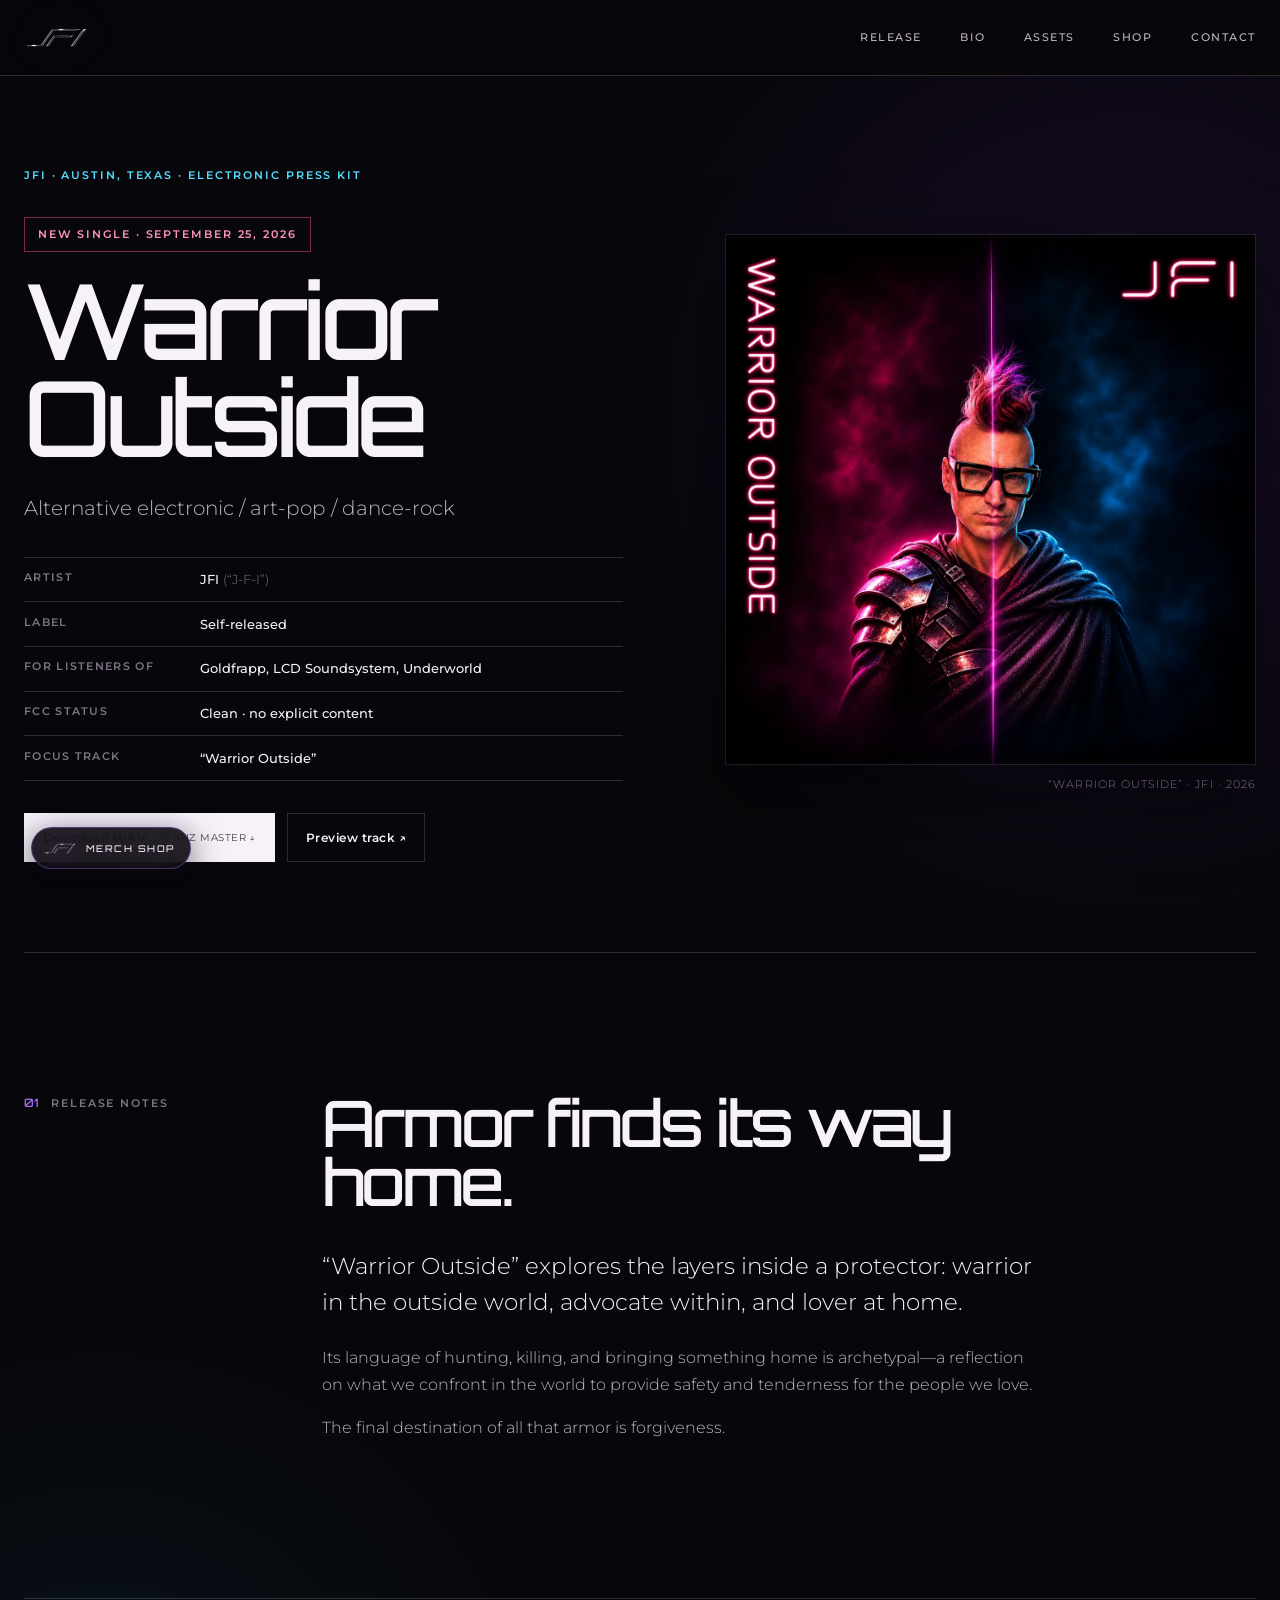
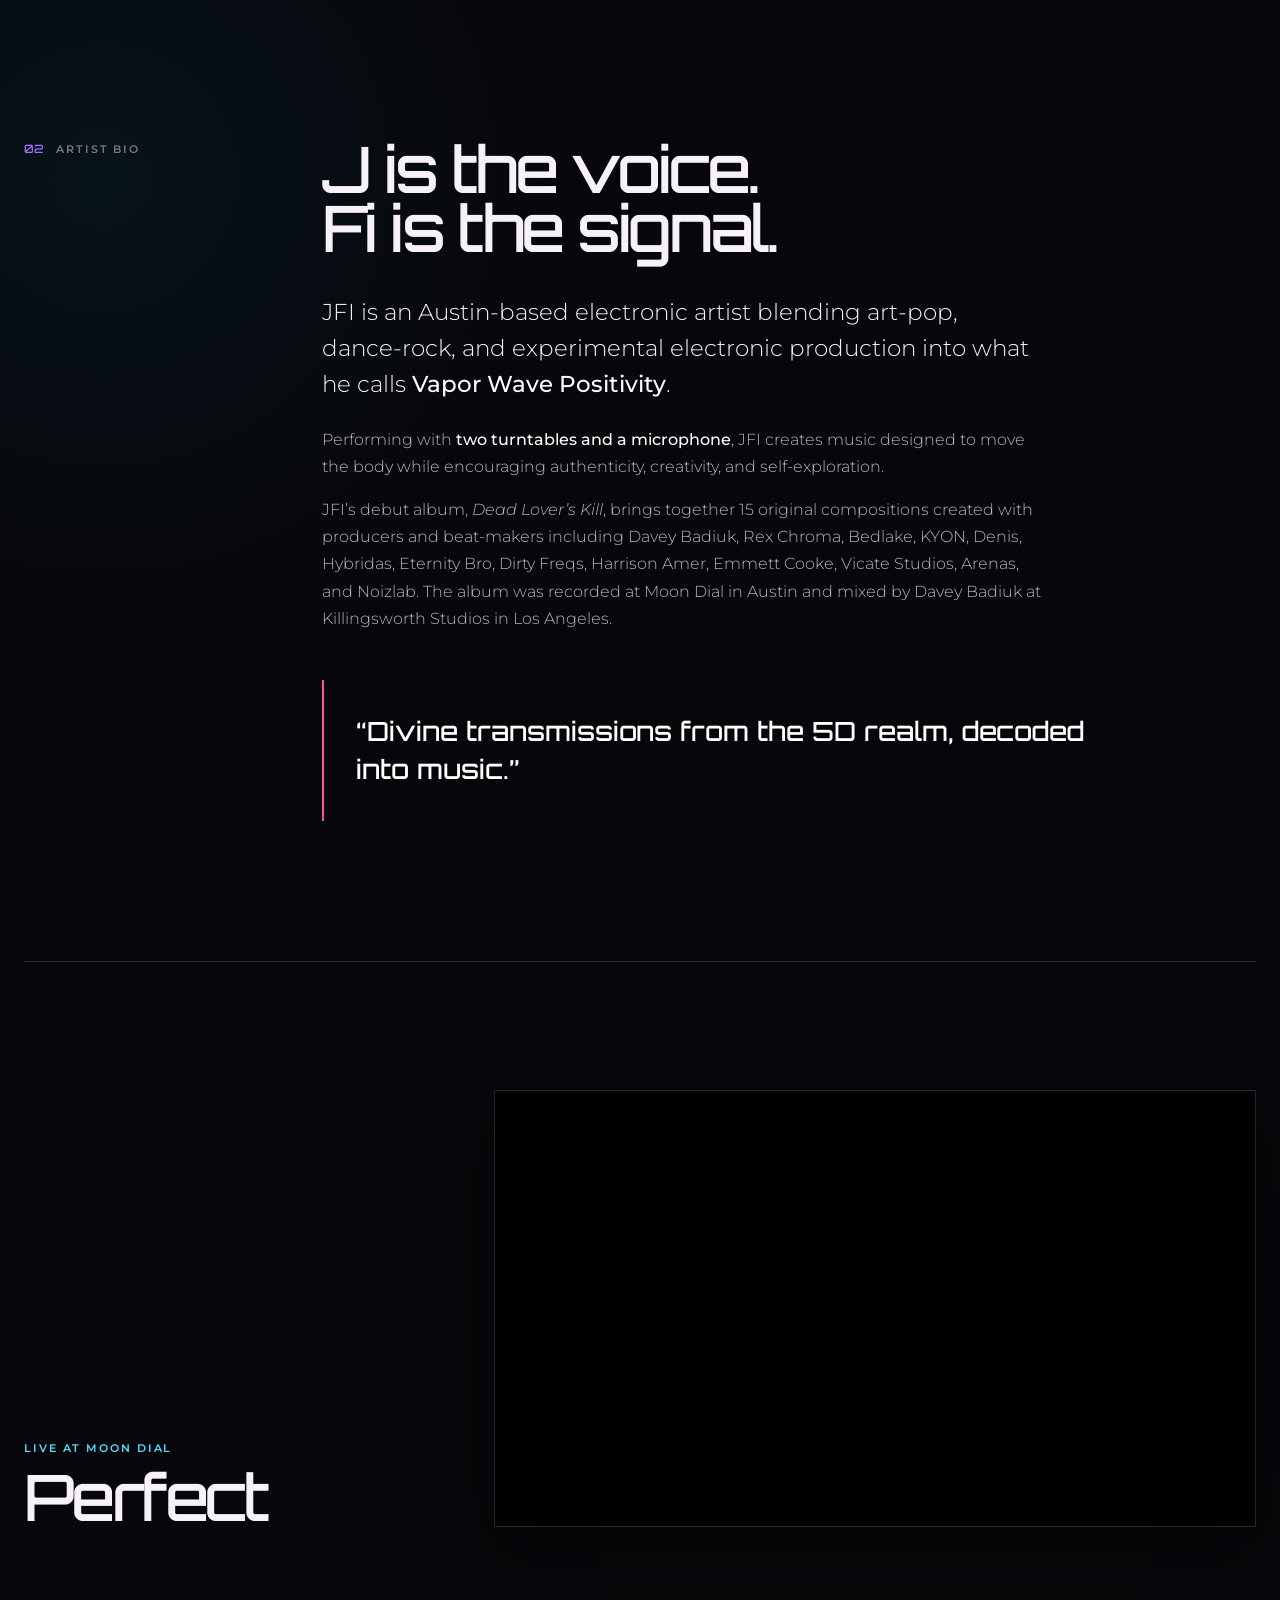
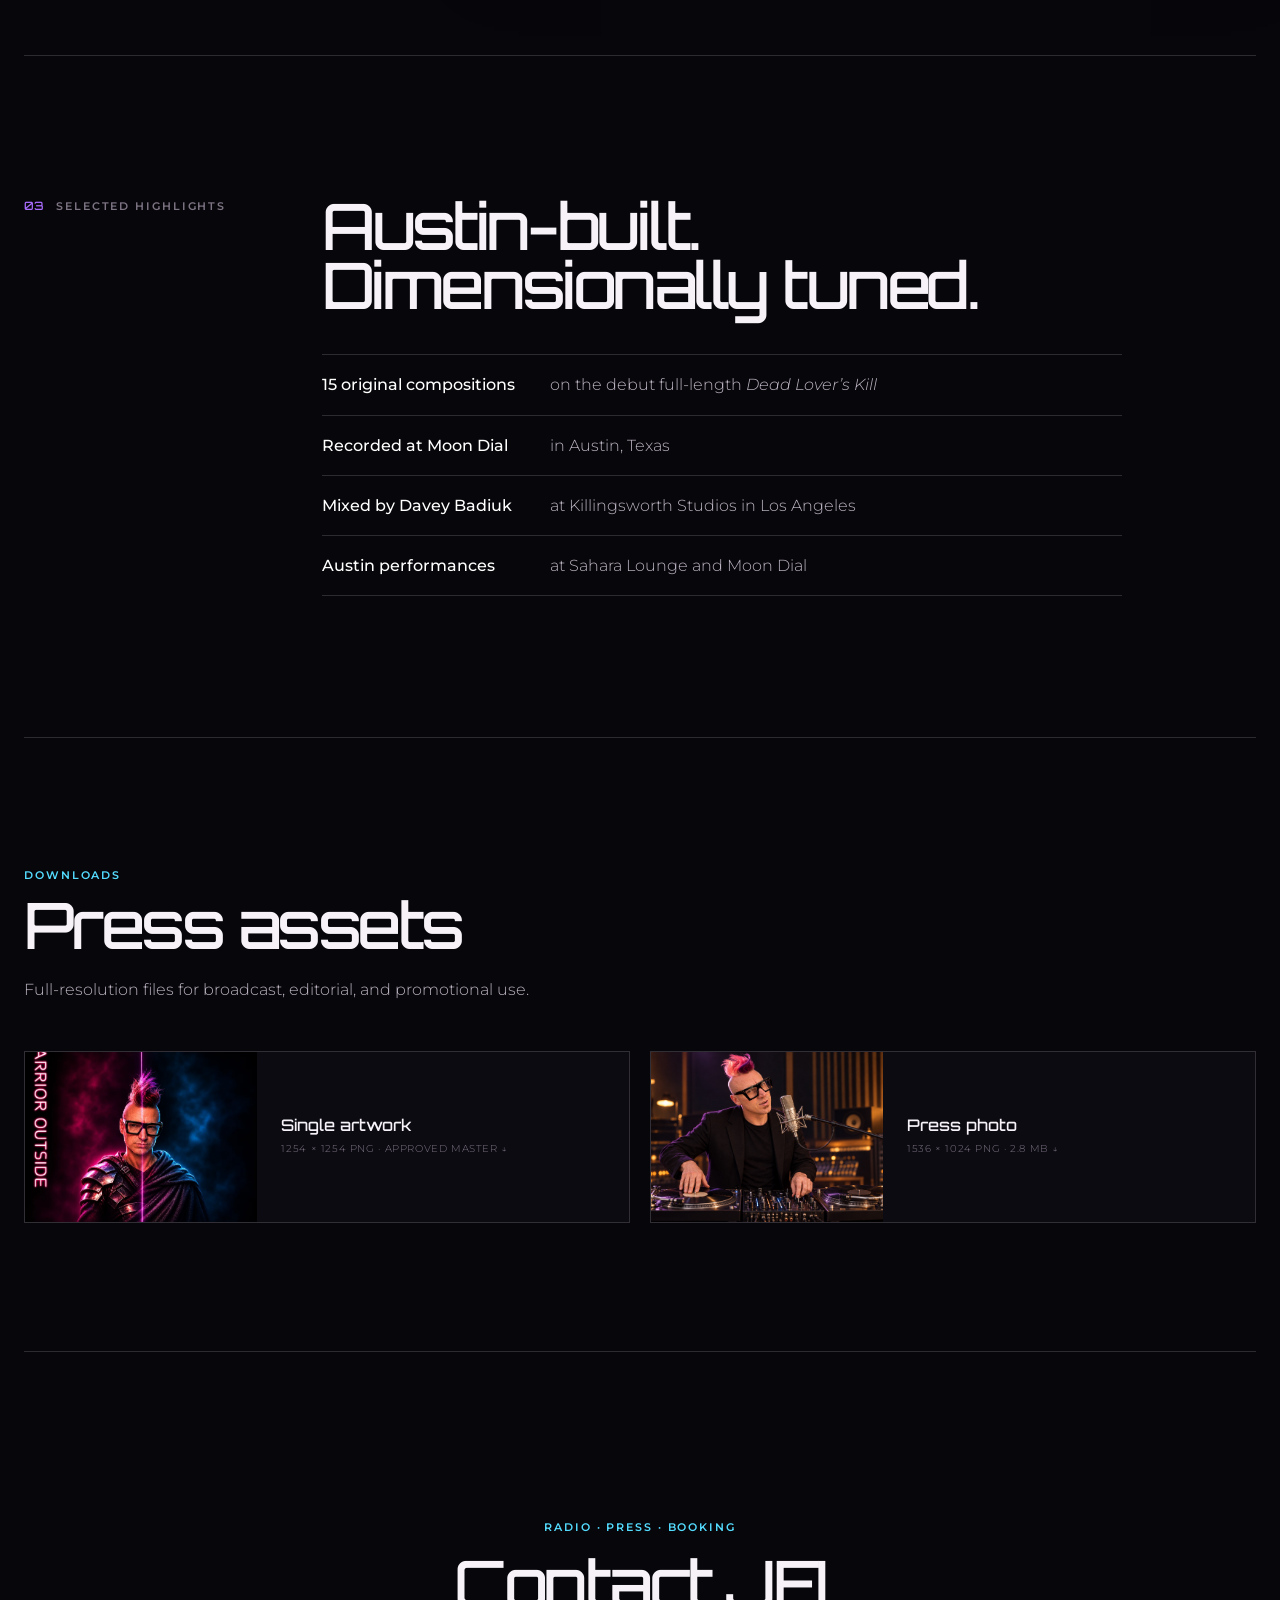
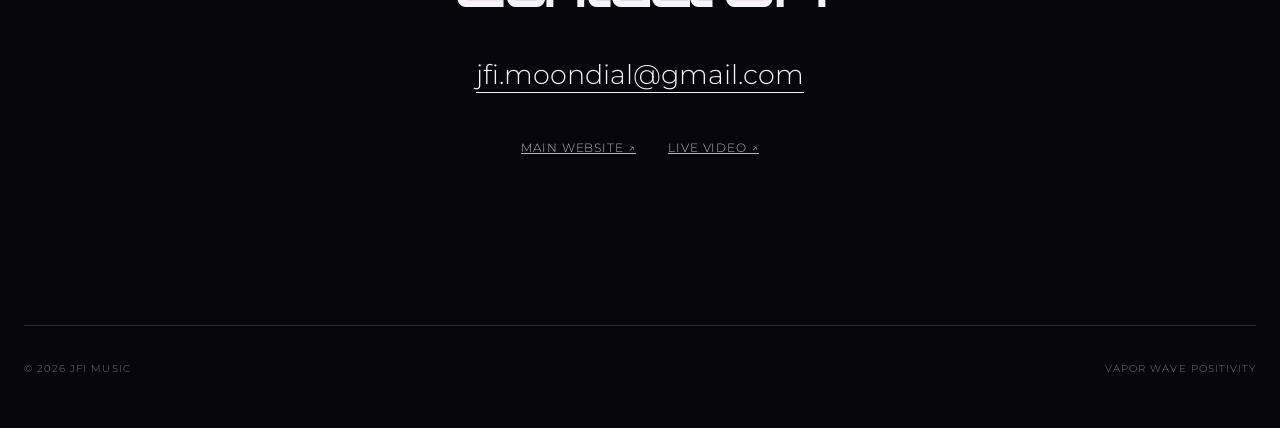
==== commit 96e5517a: "Remove public phone number" ====
--- a/epk/index.html
+++ b/epk/index.html
@@ -120,7 +120,6 @@
       <p class="eyebrow">Radio · Press · Booking</p>
       <h2 id="contact-title">Contact JFI</h2>
       <a href="mailto:jfi.moondial@gmail.com">jfi.moondial@gmail.com</a>
-      <a href="tel:+15129459358">512.945.9358</a>
       <div class="contact-links"><a href="/">Main website ↗</a><a href="https://www.youtube.com/watch?v=cW_MX0Fi5k4">Live video ↗</a></div>
     </section>
   </main>
